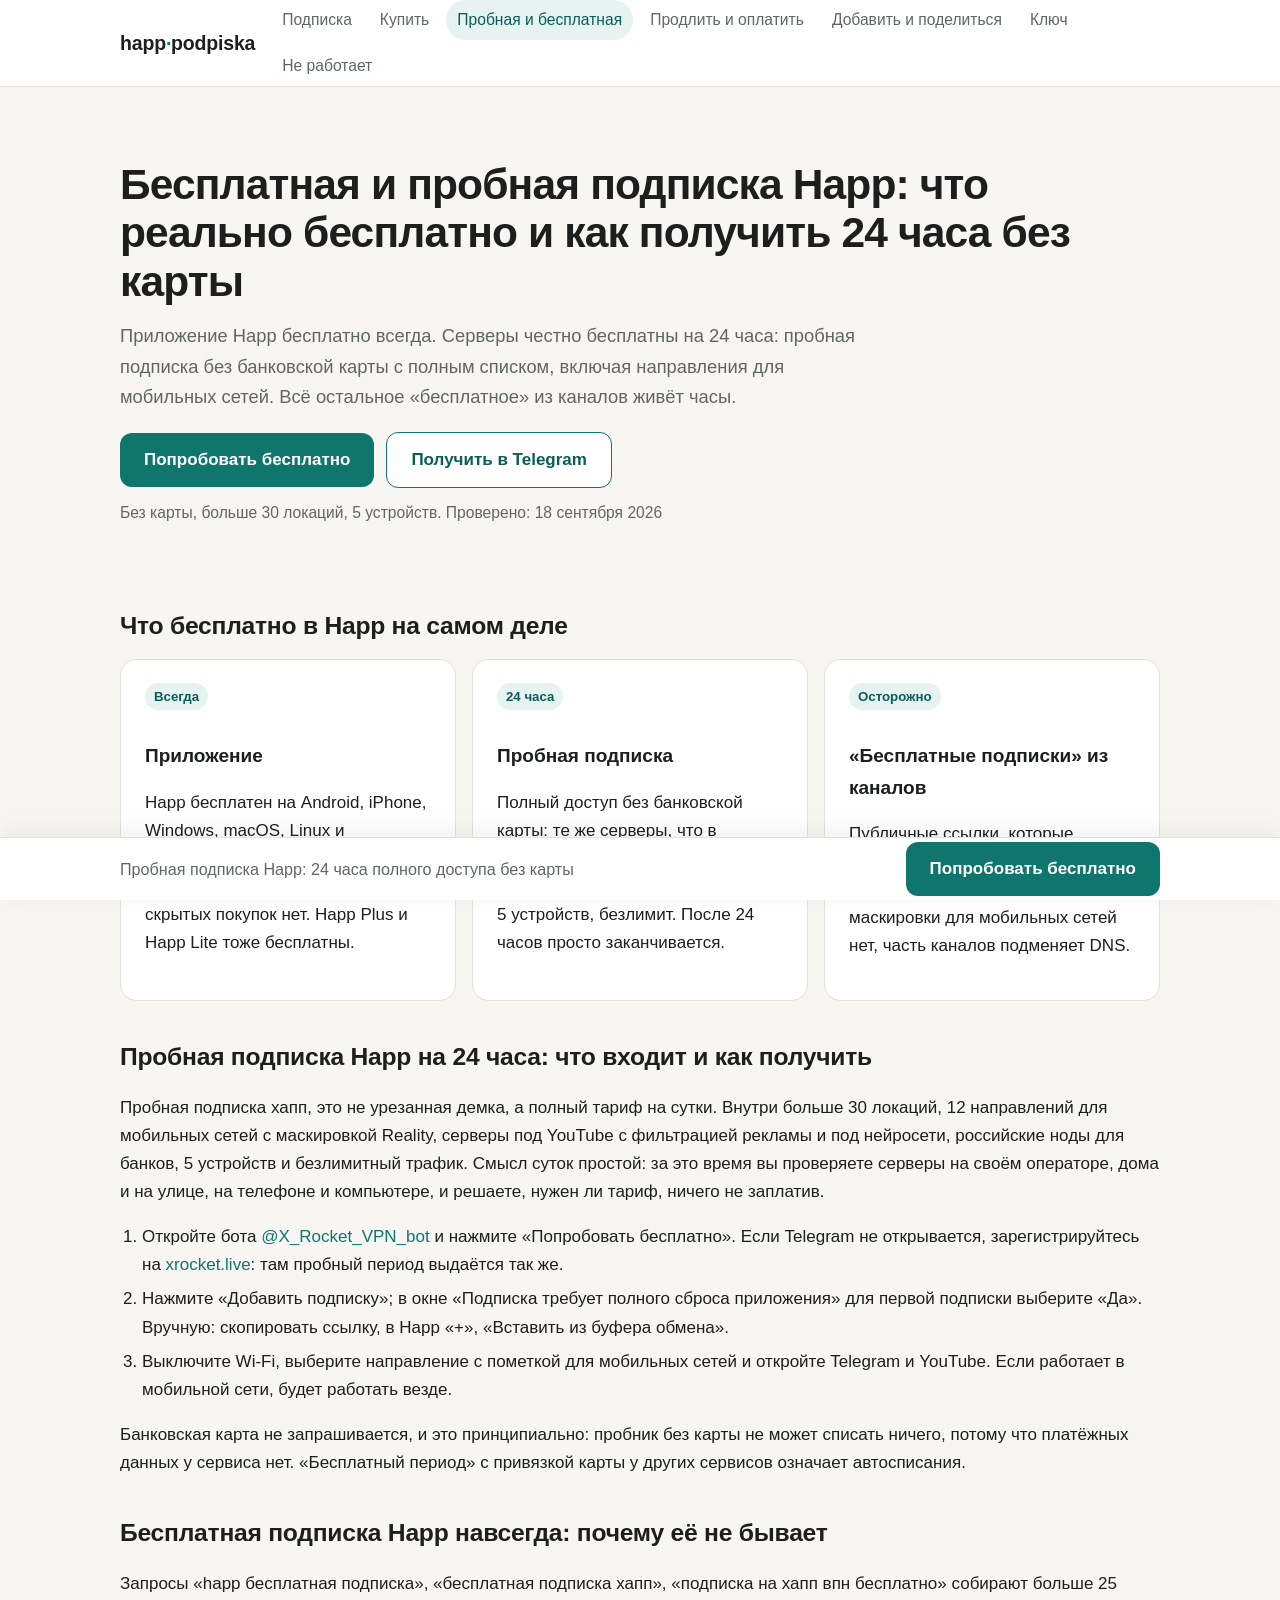
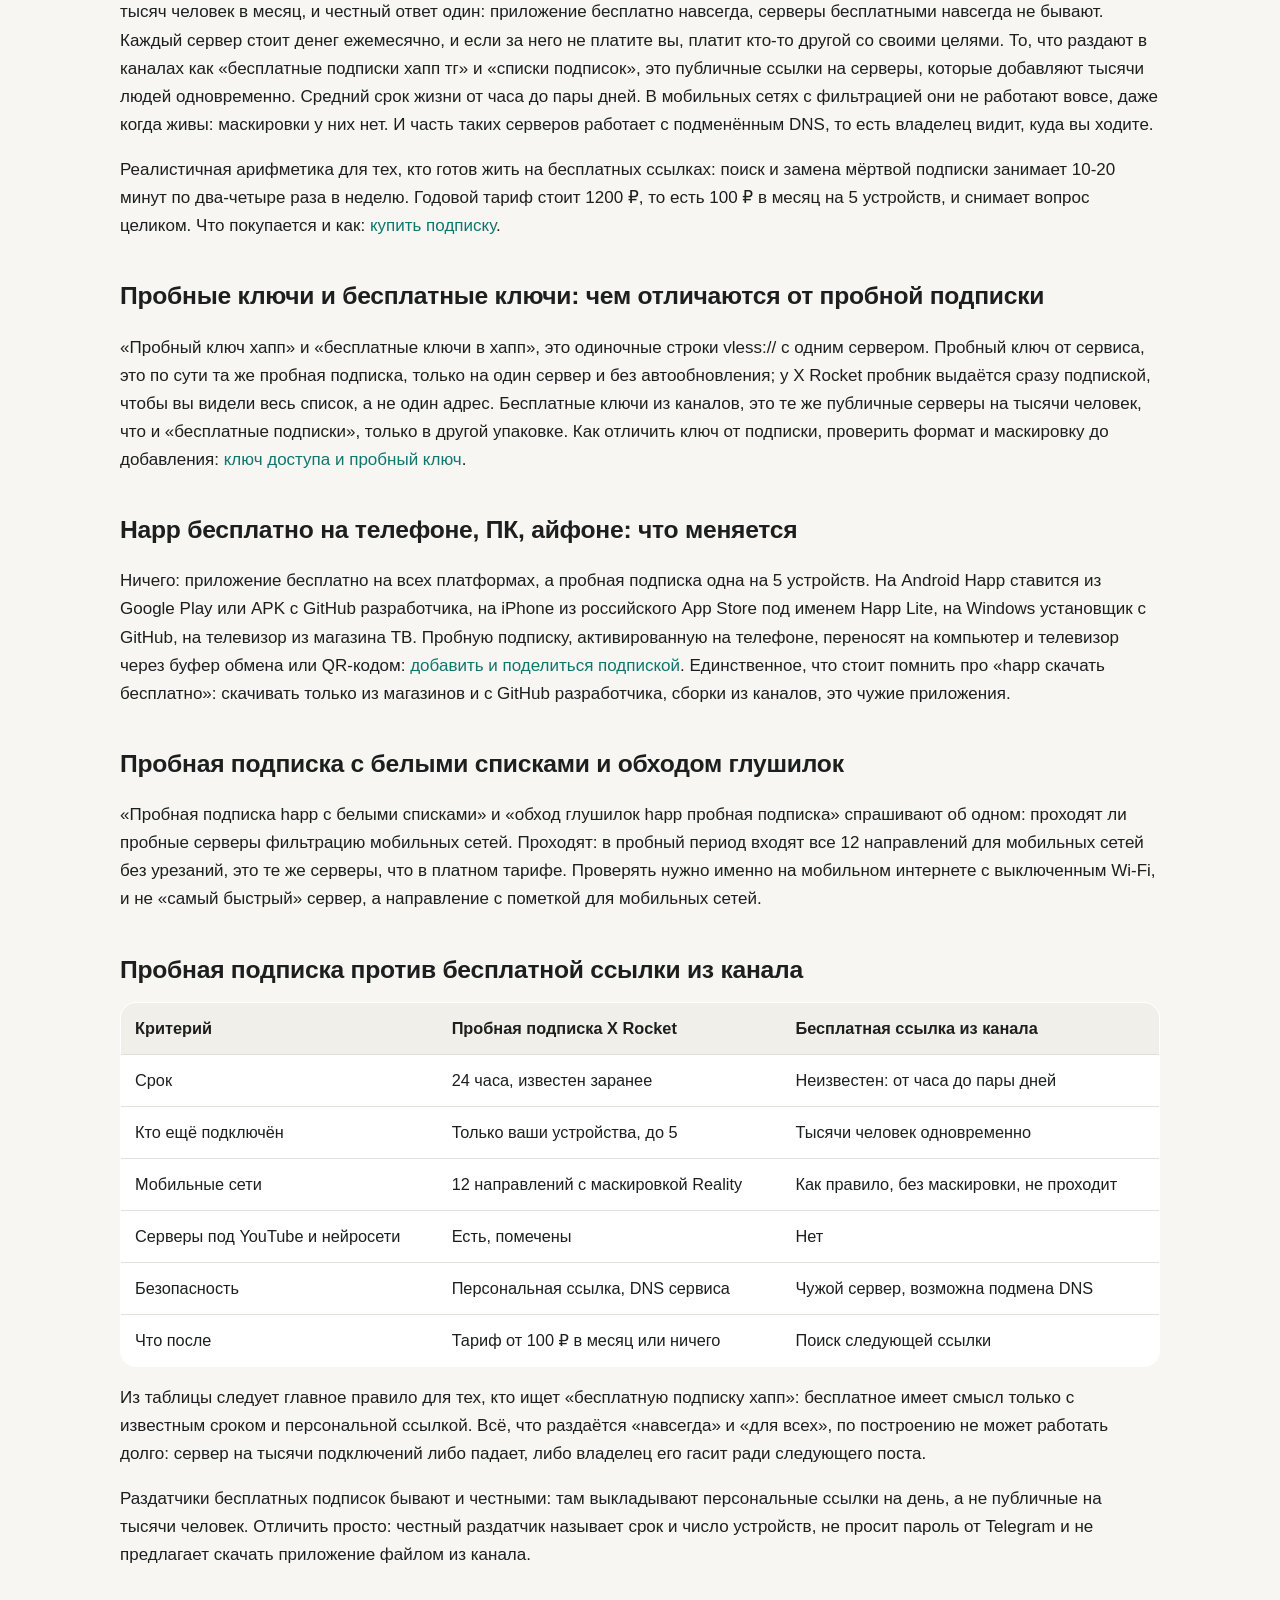
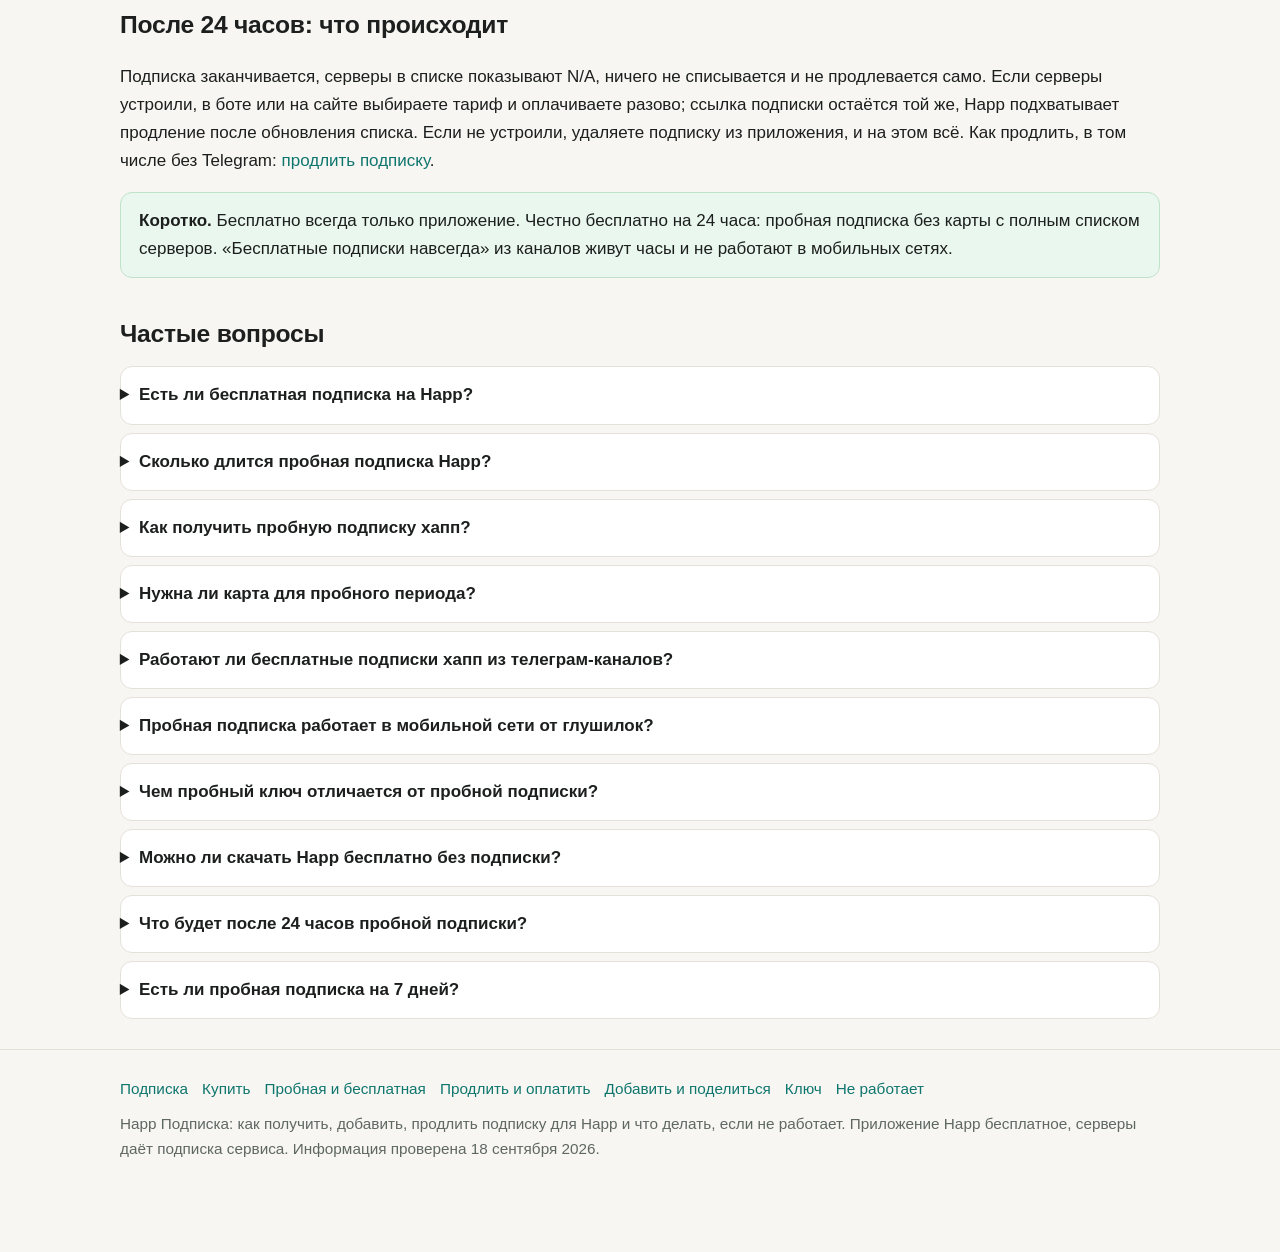
==== besplatno.html @ 5ee67342 "Add files via upload" ====
<!DOCTYPE html>
<html lang="ru">
<head>
  <meta charset="utf-8">
  <meta name="viewport" content="width=device-width, initial-scale=1">
  <title>Бесплатная и пробная подписка Happ: что реально бесплатно и как получить 24 часа без карты</title>
  <meta name="description" content="Бесплатная подписка Happ (хапп): приложение бесплатно всегда · пробная подписка на 24 часа без карты: что входит и как получить · почему бесплатных подписок навсегда не бывает · бесплатные подписки хапп тг и списки: что внутри · пробный ключ и бесплатные ключи · с белыми списками и от глушилок · что после 24 часов.">
  <link rel="canonical" href="https://happ-podpiska.online/besplatno">
  <meta property="og:type" content="website">
  <meta property="og:site_name" content="Happ Подписка">
  <meta property="og:locale" content="ru_RU">
  <meta property="og:title" content="Бесплатная и пробная подписка Happ: что реально бесплатно и как получить 24 часа без карты">
  <meta property="og:description" content="Бесплатная подписка Happ (хапп): приложение бесплатно всегда · пробная подписка на 24 часа без карты: что входит и как получить · почему бесплатных подписок навсегда не бывает · бесплатные подписки хапп тг и списки: что внутри · пробный ключ и бесплатные ключи · с белыми списками и от глушилок · что после 24 часов.">
  <meta property="og:url" content="https://happ-podpiska.online/besplatno">
  <link rel="icon" href="/favicon.ico" sizes="any">
  <link rel="icon" type="image/svg+xml" href="/favicon.svg">
  <link rel="icon" type="image/png" sizes="32x32" href="/favicon-32.png">
  <link rel="apple-touch-icon" href="/apple-touch-icon.png">
  <meta name="theme-color" content="#ff5e3a">
  <link rel="stylesheet" href="/styles.css">
  <script type="application/ld+json">
{
  "@context": "https://schema.org",
  "@type": "WebPage",
  "name": "Бесплатная и пробная подписка Happ: что реально бесплатно и как получить 24 часа без карты",
  "description": "Бесплатная подписка Happ (хапп): приложение бесплатно всегда · пробная подписка на 24 часа без карты: что входит и как получить · почему бесплатных подписок навсегда не бывает · бесплатные подписки хапп тг и списки: что внутри · пробный ключ и бесплатные ключи · с белыми списками и от глушилок · что после 24 часов.",
  "url": "https://happ-podpiska.online/besplatno",
  "datePublished": "2026-09-18",
  "dateModified": "2026-09-18",
  "inLanguage": "ru",
  "isPartOf": {
    "@type": "WebSite",
    "name": "Happ Подписка",
    "url": "https://happ-podpiska.online"
  }
}
  </script>
  <script type="application/ld+json">
{
  "@context": "https://schema.org",
  "@type": "FAQPage",
  "mainEntity": [
    {
      "@type": "Question",
      "name": "Есть ли бесплатная подписка на Happ?",
      "acceptedAnswer": {
        "@type": "Answer",
        "text": "Да, пробная: 24 часа полного доступа без банковской карты, все серверы, включая направления для мобильных сетей, 5 устройств. Бесплатных подписок навсегда не бывает: серверы стоят денег ежемесячно."
      }
    },
    {
      "@type": "Question",
      "name": "Сколько длится пробная подписка Happ?",
      "acceptedAnswer": {
        "@type": "Answer",
        "text": "24 часа с момента активации. Внутри всё то же, что в платном тарифе. После окончания ничего не списывается, подписка просто заканчивается."
      }
    },
    {
      "@type": "Question",
      "name": "Как получить пробную подписку хапп?",
      "acceptedAnswer": {
        "@type": "Answer",
        "text": "В боте @X_Rocket_VPN_bot нажать «Попробовать бесплатно» или зарегистрироваться на xrocket.live. Карта не нужна. Дальше «Добавить подписку» и «Да» в окне сброса."
      }
    },
    {
      "@type": "Question",
      "name": "Нужна ли карта для пробного периода?",
      "acceptedAnswer": {
        "@type": "Answer",
        "text": "Нет. Пробник без карты не может ничего списать: платёжных данных у сервиса нет. Если другой сервис просит карту «для бесплатного периода», внутри автосписания."
      }
    },
    {
      "@type": "Question",
      "name": "Работают ли бесплатные подписки хапп из телеграм-каналов?",
      "acceptedAnswer": {
        "@type": "Answer",
        "text": "Часы, реже дни: их добавляют тысячи людей, серверы не тянут и умирают. В мобильных сетях с фильтрацией они не работают вовсе, маскировки нет. Часть раздаёт серверы с подменённым DNS."
      }
    },
    {
      "@type": "Question",
      "name": "Пробная подписка работает в мобильной сети от глушилок?",
      "acceptedAnswer": {
        "@type": "Answer",
        "text": "Да: в пробный период входят все 12 направлений для мобильных сетей с маскировкой Reality. Проверять с выключенным Wi-Fi на направлении с соответствующей пометкой."
      }
    },
    {
      "@type": "Question",
      "name": "Чем пробный ключ отличается от пробной подписки?",
      "acceptedAnswer": {
        "@type": "Answer",
        "text": "Ключ, это один сервер без автообновления; подписка, весь список с автообновлением. У X Rocket пробник выдаётся подпиской, чтобы были видны все серверы сразу."
      }
    },
    {
      "@type": "Question",
      "name": "Можно ли скачать Happ бесплатно без подписки?",
      "acceptedAnswer": {
        "@type": "Answer",
        "text": "Да, приложение бесплатно и без регистрации на всех платформах. Но без подписки список серверов пустой и подключаться не к чему: подписка добавляется отдельно."
      }
    },
    {
      "@type": "Question",
      "name": "Что будет после 24 часов пробной подписки?",
      "acceptedAnswer": {
        "@type": "Answer",
        "text": "Серверы покажут N/A, списаний не будет. Если серверы устроили, выбираете тариф в боте или на сайте, ссылка остаётся той же. Если нет, удаляете подписку из приложения."
      }
    },
    {
      "@type": "Question",
      "name": "Есть ли пробная подписка на 7 дней?",
      "acceptedAnswer": {
        "@type": "Answer",
        "text": "У X Rocket пробный период 24 часа с полным доступом. Сутки полного списка серверов дают больше информации, чем неделя одного урезанного сервера: проверить дом, улицу, ПК и телевизор можно за час."
      }
    }
  ]
}
  </script>
  <meta name="yandex-verification" content="49e5f5a2c2048988">
  <!-- Yandex.Metrika counter -->
  <script type="text/javascript">
  (function(m,e,t,r,i,k,a){m[i]=m[i]||function(){(m[i].a=m[i].a||[]).push(arguments)};
  m[i].l=1*new Date();
  for (var j = 0; j < document.scripts.length; j++) {if (document.scripts[j].src === r) { return; }}
  k=e.createElement(t),a=e.getElementsByTagName(t)[0],k.async=1,k.src=r,a.parentNode.insertBefore(k,a)})
  (window, document,'script','https://mc.yandex.ru/metrika/tag.js?id=112789062', 'ym');
  ym(112789062, 'init', {ssr:true, webvisor:true, clickmap:true, ecommerce:"dataLayer", referrer: document.referrer, url: location.href, accurateTrackBounce:true, trackLinks:true});
  </script>
  <noscript><div><img src="https://mc.yandex.ru/watch/112789062" style="position:absolute; left:-9999px;" alt="" /></div></noscript>
  <!-- /Yandex.Metrika counter -->
</head>
<body data-site="https://xrocket.live/?utm_source=happ-podpiska&utm_medium=cta&utm_campaign=besplatno">
<header class="top">
  <div class="wrap">
    <a class="logo" href="/">happ<b>·</b>podpiska</a>
    <nav class="main" aria-label="Разделы">
      <a href="/">Подписка</a>
      <a href="/kupit">Купить</a>
      <a href="/besplatno" aria-current="page">Пробная и бесплатная</a>
      <a href="/prodlit">Продлить и оплатить</a>
      <a href="/podelitsya">Добавить и поделиться</a>
      <a href="/klyuch">Ключ</a>
      <a href="/ne-rabotaet">Не работает</a>
    </nav>
  </div>
</header>

<main class="wrap">
  <section class="hero">
    <h1>Бесплатная и пробная подписка Happ: что реально бесплатно и как получить 24 часа без карты</h1>
    <p class="lead">Приложение Happ бесплатно всегда. Серверы честно бесплатны на 24 часа: пробная подписка без банковской карты с полным списком, включая направления для мобильных сетей. Всё остальное «бесплатное» из каналов живёт часы.</p>
    <div class="cta-row">
      <a class="btn" href="https://xrocket.live/?utm_source=happ-podpiska&utm_medium=cta&utm_campaign=besplatno" target="_blank" rel="noopener" onclick="goal('site_click')">Попробовать бесплатно</a>
      <a class="btn ghost" href="https://t.me/X_Rocket_VPN_bot?start=ref-b-2" target="_blank" rel="noopener" onclick="goal('bot_click')">Получить в Telegram</a>
      <span class="note">Без карты, больше 30 локаций, 5 устройств. Проверено: 18 сентября 2026</span>
    </div>
  </section>

  <section>
    <h2>Что бесплатно в Happ на самом деле</h2>
    <div class="grid c3">
      <div class="card"><span class="tag">Всегда</span><h3>Приложение</h3><p>Happ бесплатен на Android, iPhone, Windows, macOS, Linux и телевизорах. Платной версии, подписки внутри приложения и скрытых покупок нет. Happ Plus и Happ Lite тоже бесплатны.</p></div>
      <div class="card"><span class="tag">24 часа</span><h3>Пробная подписка</h3><p>Полный доступ без банковской карты: те же серверы, что в платном тарифе, включая направления для мобильных сетей, 5 устройств, безлимит. После 24 часов просто заканчивается.</p></div>
      <div class="card"><span class="tag">Осторожно</span><h3>«Бесплатные подписки» из каналов</h3><p>Публичные ссылки, которые добавляют тысячи людей: серверы не тянут и умирают за день, маскировки для мобильных сетей нет, часть каналов подменяет DNS.</p></div>
    </div>
  </section>

  <section>
    <h2>Пробная подписка Happ на 24 часа: что входит и как получить</h2>
    <p>Пробная подписка хапп, это не урезанная демка, а полный тариф на сутки. Внутри больше 30 локаций, 12 направлений для мобильных сетей с маскировкой Reality, серверы под YouTube с фильтрацией рекламы и под нейросети, российские ноды для банков, 5 устройств и безлимитный трафик. Смысл суток простой: за это время вы проверяете серверы на своём операторе, дома и на улице, на телефоне и компьютере, и решаете, нужен ли тариф, ничего не заплатив.</p>
    <ol>
      <li>Откройте бота <a href="https://t.me/X_Rocket_VPN_bot?start=ref-b-2" target="_blank" rel="noopener" onclick="goal('bot_click')">@X_Rocket_VPN_bot</a> и нажмите «Попробовать бесплатно». Если Telegram не открывается, зарегистрируйтесь на <a href="https://xrocket.live/?utm_source=happ-podpiska&utm_medium=cta&utm_campaign=besplatno" target="_blank" rel="noopener" onclick="goal('site_click')">xrocket.live</a>: там пробный период выдаётся так же.</li>
      <li>Нажмите «Добавить подписку»; в окне «Подписка требует полного сброса приложения» для первой подписки выберите «Да». Вручную: скопировать ссылку, в Happ «+», «Вставить из буфера обмена».</li>
      <li>Выключите Wi-Fi, выберите направление с пометкой для мобильных сетей и откройте Telegram и YouTube. Если работает в мобильной сети, будет работать везде.</li>
    </ol>
    <p>Банковская карта не запрашивается, и это принципиально: пробник без карты не может списать ничего, потому что платёжных данных у сервиса нет. «Бесплатный период» с привязкой карты у других сервисов означает автосписания.</p>
  </section>

  <section>
    <h2>Бесплатная подписка Happ навсегда: почему её не бывает</h2>
    <p>Запросы «happ бесплатная подписка», «бесплатная подписка хапп», «подписка на хапп впн бесплатно» собирают больше 25 тысяч человек в месяц, и честный ответ один: приложение бесплатно навсегда, серверы бесплатными навсегда не бывают. Каждый сервер стоит денег ежемесячно, и если за него не платите вы, платит кто-то другой со своими целями. То, что раздают в каналах как «бесплатные подписки хапп тг» и «списки подписок», это публичные ссылки на серверы, которые добавляют тысячи людей одновременно. Средний срок жизни от часа до пары дней. В мобильных сетях с фильтрацией они не работают вовсе, даже когда живы: маскировки у них нет. И часть таких серверов работает с подменённым DNS, то есть владелец видит, куда вы ходите.</p>
    <p>Реалистичная арифметика для тех, кто готов жить на бесплатных ссылках: поиск и замена мёртвой подписки занимает 10-20 минут по два-четыре раза в неделю. Годовой тариф стоит 1200 ₽, то есть 100 ₽ в месяц на 5 устройств, и снимает вопрос целиком. Что покупается и как: <a href="/kupit">купить подписку</a>.</p>
  </section>

  <section>
    <h2>Пробные ключи и бесплатные ключи: чем отличаются от пробной подписки</h2>
    <p>«Пробный ключ хапп» и «бесплатные ключи в хапп», это одиночные строки vless:// с одним сервером. Пробный ключ от сервиса, это по сути та же пробная подписка, только на один сервер и без автообновления; у X Rocket пробник выдаётся сразу подпиской, чтобы вы видели весь список, а не один адрес. Бесплатные ключи из каналов, это те же публичные серверы на тысячи человек, что и «бесплатные подписки», только в другой упаковке. Как отличить ключ от подписки, проверить формат и маскировку до добавления: <a href="/klyuch">ключ доступа и пробный ключ</a>.</p>
  </section>

  <section>
    <h2>Happ бесплатно на телефоне, ПК, айфоне: что меняется</h2>
    <p>Ничего: приложение бесплатно на всех платформах, а пробная подписка одна на 5 устройств. На Android Happ ставится из Google Play или APK с GitHub разработчика, на iPhone из российского App Store под именем Happ Lite, на Windows установщик с GitHub, на телевизор из магазина ТВ. Пробную подписку, активированную на телефоне, переносят на компьютер и телевизор через буфер обмена или QR-кодом: <a href="/podelitsya">добавить и поделиться подпиской</a>. Единственное, что стоит помнить про «happ скачать бесплатно»: скачивать только из магазинов и с GitHub разработчика, сборки из каналов, это чужие приложения.</p>
  </section>

  <section>
    <h2>Пробная подписка с белыми списками и обходом глушилок</h2>
    <p>«Пробная подписка happ с белыми списками» и «обход глушилок happ пробная подписка» спрашивают об одном: проходят ли пробные серверы фильтрацию мобильных сетей. Проходят: в пробный период входят все 12 направлений для мобильных сетей без урезаний, это те же серверы, что в платном тарифе. Проверять нужно именно на мобильном интернете с выключенным Wi-Fi, и не «самый быстрый» сервер, а направление с пометкой для мобильных сетей.</p>
  </section>

  <section>
    <h2>Пробная подписка против бесплатной ссылки из канала</h2>
    <div class="table-wrap"><table>
      <tr><th>Критерий</th><th>Пробная подписка X Rocket</th><th>Бесплатная ссылка из канала</th></tr>
      <tr><td>Срок</td><td>24 часа, известен заранее</td><td>Неизвестен: от часа до пары дней</td></tr>
      <tr><td>Кто ещё подключён</td><td>Только ваши устройства, до 5</td><td>Тысячи человек одновременно</td></tr>
      <tr><td>Мобильные сети</td><td>12 направлений с маскировкой Reality</td><td>Как правило, без маскировки, не проходит</td></tr>
      <tr><td>Серверы под YouTube и нейросети</td><td>Есть, помечены</td><td>Нет</td></tr>
      <tr><td>Безопасность</td><td>Персональная ссылка, DNS сервиса</td><td>Чужой сервер, возможна подмена DNS</td></tr>
      <tr><td>Что после</td><td>Тариф от 100 ₽ в месяц или ничего</td><td>Поиск следующей ссылки</td></tr>
    </table></div>
    <p>Из таблицы следует главное правило для тех, кто ищет «бесплатную подписку хапп»: бесплатное имеет смысл только с известным сроком и персональной ссылкой. Всё, что раздаётся «навсегда» и «для всех», по построению не может работать долго: сервер на тысячи подключений либо падает, либо владелец его гасит ради следующего поста.</p>
    <p>Раздатчики бесплатных подписок бывают и честными: там выкладывают персональные ссылки на день, а не публичные на тысячи человек. Отличить просто: честный раздатчик называет срок и число устройств, не просит пароль от Telegram и не предлагает скачать приложение файлом из канала.</p>
  </section>

  <section>
    <h2>После 24 часов: что происходит</h2>
    <p>Подписка заканчивается, серверы в списке показывают N/A, ничего не списывается и не продлевается само. Если серверы устроили, в боте или на сайте выбираете тариф и оплачиваете разово; ссылка подписки остаётся той же, Happ подхватывает продление после обновления списка. Если не устроили, удаляете подписку из приложения, и на этом всё. Как продлить, в том числе без Telegram: <a href="/prodlit">продлить подписку</a>.</p>
    <div class="ok-box"><b>Коротко.</b> Бесплатно всегда только приложение. Честно бесплатно на 24 часа: пробная подписка без карты с полным списком серверов. «Бесплатные подписки навсегда» из каналов живут часы и не работают в мобильных сетях.</div>
  </section>


  <section id="faq">
    <h2>Частые вопросы</h2>
    <div class="faq">
      <details>
        <summary>Есть ли бесплатная подписка на Happ?</summary>
        <p>Да, пробная: 24 часа полного доступа без банковской карты, все серверы, включая направления для мобильных сетей, 5 устройств. Бесплатных подписок навсегда не бывает: серверы стоят денег ежемесячно.</p>
      </details>
      <details>
        <summary>Сколько длится пробная подписка Happ?</summary>
        <p>24 часа с момента активации. Внутри всё то же, что в платном тарифе. После окончания ничего не списывается, подписка просто заканчивается.</p>
      </details>
      <details>
        <summary>Как получить пробную подписку хапп?</summary>
        <p>В боте @X_Rocket_VPN_bot нажать «Попробовать бесплатно» или зарегистрироваться на xrocket.live. Карта не нужна. Дальше «Добавить подписку» и «Да» в окне сброса.</p>
      </details>
      <details>
        <summary>Нужна ли карта для пробного периода?</summary>
        <p>Нет. Пробник без карты не может ничего списать: платёжных данных у сервиса нет. Если другой сервис просит карту «для бесплатного периода», внутри автосписания.</p>
      </details>
      <details>
        <summary>Работают ли бесплатные подписки хапп из телеграм-каналов?</summary>
        <p>Часы, реже дни: их добавляют тысячи людей, серверы не тянут и умирают. В мобильных сетях с фильтрацией они не работают вовсе, маскировки нет. Часть раздаёт серверы с подменённым DNS.</p>
      </details>
      <details>
        <summary>Пробная подписка работает в мобильной сети от глушилок?</summary>
        <p>Да: в пробный период входят все 12 направлений для мобильных сетей с маскировкой Reality. Проверять с выключенным Wi-Fi на направлении с соответствующей пометкой.</p>
      </details>
      <details>
        <summary>Чем пробный ключ отличается от пробной подписки?</summary>
        <p>Ключ, это один сервер без автообновления; подписка, весь список с автообновлением. У X Rocket пробник выдаётся подпиской, чтобы были видны все серверы сразу.</p>
      </details>
      <details>
        <summary>Можно ли скачать Happ бесплатно без подписки?</summary>
        <p>Да, приложение бесплатно и без регистрации на всех платформах. Но без подписки список серверов пустой и подключаться не к чему: подписка добавляется отдельно.</p>
      </details>
      <details>
        <summary>Что будет после 24 часов пробной подписки?</summary>
        <p>Серверы покажут N/A, списаний не будет. Если серверы устроили, выбираете тариф в боте или на сайте, ссылка остаётся той же. Если нет, удаляете подписку из приложения.</p>
      </details>
      <details>
        <summary>Есть ли пробная подписка на 7 дней?</summary>
        <p>У X Rocket пробный период 24 часа с полным доступом. Сутки полного списка серверов дают больше информации, чем неделя одного урезанного сервера: проверить дом, улицу, ПК и телевизор можно за час.</p>
      </details>
    </div>
  </section>
</main>

<footer>
  <div class="wrap">
    <div class="links">
      <a href="/">Подписка</a>
      <a href="/kupit">Купить</a>
      <a href="/besplatno">Пробная и бесплатная</a>
      <a href="/prodlit">Продлить и оплатить</a>
      <a href="/podelitsya">Добавить и поделиться</a>
      <a href="/klyuch">Ключ</a>
      <a href="/ne-rabotaet">Не работает</a>
    </div>
    <div>Happ Подписка: как получить, добавить, продлить подписку для Happ и что делать, если не работает. Приложение Happ бесплатное, серверы даёт подписка сервиса. Информация проверена 18 сентября 2026.</div>
  </div>
</footer>

<div class="sticky">
  <div class="wrap">
    <span>Пробная подписка Happ: 24 часа полного доступа без карты</span>
    <a class="btn" href="https://xrocket.live/?utm_source=happ-podpiska&utm_medium=cta&utm_campaign=besplatno" target="_blank" rel="noopener" onclick="goal('sticky_click')">Попробовать бесплатно</a>
  </div>
</div>
<script>

function goal(n){try{ym(112789062,'reachGoal',n);}catch(e){}}
/* configurator */
(function(){
  var dev=null, goal_=null, box=document.getElementById('cfg'); if(!box) return;
  var R={
    android:[['Установите Happ из Google Play (com.happproxy) или APK с GitHub разработчика','2 мин'],['Активируйте пробную подписку на 24 часа без карты','1 мин'],['Нажмите «Добавить подписку», в окне сброса выберите «Да»','1 мин']],
    iphone:[['Установите Happ Lite из российского App Store','2 мин'],['Активируйте пробную подписку на 24 часа без карты','1 мин'],['Добавьте подписку кнопкой и разрешите VPN-профиль','1 мин']],
    pc:[['Скачайте установщик с GitHub разработчика, пройдите SmartScreen','3 мин'],['Активируйте пробную подписку на 24 часа без карты','1 мин'],['Запустите Happ от имени администратора, добавьте подписку через «+»','2 мин']],
    tv:[['Установите Happ из магазина телевизора','3 мин'],['Активируйте подписку на телефоне','1 мин'],['Отсканируйте QR-код подписки камерой в приложении на ТВ','1 мин']]
  };
  var X={mobile:['Выберите направление с пометкой для мобильных сетей','30 сек'],banks:['Включите российскую ноду или добавьте банки в исключения','1 мин'],video:['Выберите сервер с пометкой под YouTube','30 сек'],ai:['Выберите сервер с пометкой под нейросети','30 сек'],fast:['Выберите сервер с наименьшим пингом и подключитесь','30 сек']};
  function pick(id,cb){var el=document.getElementById(id);el.addEventListener('click',function(e){var b=e.target.closest('.chip');if(!b)return;el.querySelectorAll('.chip').forEach(function(x){x.classList.remove('sel')});b.classList.add('sel');cb(b.dataset.v);render();goal('cfg_pick');});}
  pick('cfgDev',function(v){dev=v});pick('cfgGoal',function(v){goal_=v});
  function render(){if(!dev||!goal_)return;var steps=R[dev].concat([X[goal_]]);var out=document.getElementById('cfgOut');
    out.innerHTML='<div class="w-label">Ваш маршрут: '+steps.length+' шага</div>'+steps.map(function(s,i){return '<div class="rstep"><span class="n">'+String(i+1).padStart(2,'0')+'</span><span>'+s[0]+'<em>'+s[1]+'</em></span></div>'}).join('')
    +'<div class="cta-row" style="margin-top:14px"><a class="btn" href="'+document.body.dataset.site+'" target="_blank" rel="noopener" onclick="goal(\'site_click\')">Попробовать бесплатно</a><span class="note">пробный период 24 часа, без карты</span></div>';
    out.classList.add('show');}
})();
/* diagnost */
(function(){
  var body=document.getElementById('wzBody'); if(!body) return;
  var back=document.getElementById('wzBack'), crumbs=document.getElementById('wzCrumbs');
  var tree={q:'Что происходит с подпиской?',opts:[
    {t:'Список серверов пустой',a:{h:'Подписка не добавлена',p:'Happ без подписки пуст по конструкции. Активируйте пробную подписку и нажмите «Добавить подписку»: список загрузится сам. Если ссылка вставлена вручную, проверьте, что скопировали её целиком.'}},
    {t:'Напротив серверов N/A',n:{q:'N/A у всех или у части?',opts:[
      {t:'У всех сразу',a:{h:'Подписка истекла или список устарел',p:'Откройте карточку подписки в Happ и нажмите обновление списка; проверьте срок в боте. Пробная подписка действует 24 часа, после этого нужен тариф. После продления обновите список ещё раз.'}},
      {t:'Только у некоторых',a:{h:'Отдельные направления прилегли',p:'Обычная ротация серверов: выберите соседний с живым пингом, сервис заменит упавшие в течение часов. Если N/A у одиночного бесплатного ключа, он умер насовсем.'}}]}},
    {t:'Кнопка крутится, подключения нет',n:{q:'На каком устройстве?',opts:[
      {t:'Windows',a:{h:'Запустите Happ от имени администратора',p:'Без прав администратора не создаётся TUN-адаптер. Правый клик по ярлыку, «Запуск от имени администратора», затем галочка в свойствах ярлыка навсегда. Второй кандидат: другой VPN-клиент или антивирус.'}},
      {t:'Android или iPhone',a:{h:'Конфликт клиентов или сервер',p:'Закройте другие VPN-приложения, переключите сервер. На Android снимите ограничения батареи для Happ; на iPhone подтвердите VPN-профиль в настройках.'}}]}},
    {t:'Дома работает, в мобильной сети нет',a:{h:'Оператор фильтрует жёстче',p:'В мобильной сети во время ограничений проходят только серверы с маскировкой. Выберите направление с пометкой для мобильных сетей: в подписке их двенадцать, и они входят в пробный период.'}},
    {t:'Подключено, но Telegram, YouTube или банки не работают',a:{h:'Сервер не под задачу или маршрутизация',p:'Для YouTube нужен сервер под видео, для нейросетей под нейросети, для Telegram выключите прокси в его настройках. Если не открываются банки, включите российскую ноду или добавьте их в исключения.'}}
  ]};
  var stack=[tree];
  function render(){var cur=stack[stack.length-1];back.hidden=stack.length<2;
    if(cur.a){crumbs.textContent='РЕШЕНИЕ';body.innerHTML='<div class="answer"><b>'+cur.a.h+'</b>'+cur.a.p+'</div>';return;}
    crumbs.textContent='ШАГ '+stack.length;body.innerHTML='<div style="font-weight:700;margin-bottom:10px">'+cur.q+'</div><div class="opts">'+cur.opts.map(function(o,i){return '<button type="button" class="opt" data-i="'+i+'">'+o.t+'</button>'}).join('')+'</div>';}
  body.addEventListener('click',function(e){var b=e.target.closest('.opt');if(!b)return;var o=stack[stack.length-1].opts[+b.dataset.i];stack.push(o.n||o);render();goal('wizard_step');});
  back.addEventListener('click',function(){stack.pop();render();}); render();
})();
/* checklist */
(function(){
  var box=document.getElementById('ck'); if(!box) return;
  var bar=document.getElementById('ckBar'), txt=document.getElementById('ckTxt'), items=box.querySelectorAll('input');
  items.forEach(function(i){try{if(localStorage.getItem('hp_'+i.dataset.k)==='1'){i.checked=true;i.closest('.ck').classList.add('done');}}catch(e){}
    i.addEventListener('change',function(){i.closest('.ck').classList.toggle('done',i.checked);try{localStorage.setItem('hp_'+i.dataset.k,i.checked?'1':'0');}catch(e){}upd();goal('checklist_tick');});});
  function upd(){var d=[].filter.call(items,function(i){return i.checked}).length;bar.style.width=(d/items.length*100)+'%';txt.textContent=d+' из '+items.length+' выполнено';} upd();
})();
/* key checker */
(function(){
  var inp=document.getElementById('kin'); if(!inp) return; var res=document.getElementById('kres');
  inp.addEventListener('input',function(){var v=inp.value.trim(); if(!v){res.innerHTML='';return;}
    var m=v.match(/^(vless|vmess|trojan|ss|https?):\/\//i); if(!m){res.innerHTML='<div class="note-box">Это не похоже на ключ или ссылку подписки: строка должна начинаться с vless://, ss://, trojan://, vmess:// или https://</div>';return;}
    var proto=m[1].toLowerCase(); var rows=[];
    if(proto==='https'||proto==='http'){rows.push(['Тип','Ссылка подписки (список серверов с автообновлением)']);rows.push(['Что делать','Вставить через «+» в Happ, список загрузится сам']);}
    else{rows.push(['Тип','Одиночный ключ, протокол '+proto.toUpperCase()]);
      var host=(v.match(/@([^:\/?#]+)/)||[])[1]; if(host)rows.push(['Сервер',host]);
      var name=decodeURIComponent((v.split('#')[1]||'').trim()); if(name)rows.push(['Имя',name]);
      var rea=/security=reality/i.test(v); rows.push(['Маскировка',rea?'Reality: подходит для мобильных сетей':'нет Reality: в мобильной сети с фильтрацией может не работать']);
      if(!/#/.test(v))rows.push(['Внимание','Нет имени после «#»: возможно, ключ скопирован не целиком']);}
    res.innerHTML=rows.map(function(r){return '<div class="row"><b>'+r[0]+'</b><span>'+r[1]+'</span></div>'}).join('')+'<div class="pr">Проверка формата в браузере, никуда не отправляется и не подключается</div>'; goal('key_check');});
})();

</script>
</body>
</html>
---- styles.css ----
:root{
  --bg:#f7f6f2;--card:#ffffff;--ink:#1c1f1e;--muted:#5f6763;--line:#e4e1d9;
  --accent:#0f766e;--accent-2:#0b5d57;--accent-soft:#e6f3f1;--warn-soft:#fff4e5;--ok-soft:#eaf7ee;
  --radius:16px;--max:1080px;
  --sans:"Segoe UI",Roboto,"Helvetica Neue",Arial,system-ui,sans-serif;
  --mono:"SF Mono",Menlo,Consolas,monospace;
}
*{box-sizing:border-box}
html{scroll-behavior:smooth}
body{margin:0;background:var(--bg);color:var(--ink);font-family:var(--sans);font-size:17px;line-height:1.65}
a{color:var(--accent);text-decoration:none}
a:hover{text-decoration:underline}
.wrap{max-width:var(--max);margin:0 auto;padding:0 20px}
header.top{background:#fff;border-bottom:1px solid var(--line);position:sticky;top:0;z-index:20}
header.top .wrap{display:flex;align-items:center;justify-content:space-between;gap:16px;min-height:60px}
.logo{font-weight:800;font-size:1.15em;letter-spacing:-.01em;color:var(--ink)}
.logo b{color:var(--accent)}
nav.main{display:flex;gap:6px;flex-wrap:wrap}
nav.main a{padding:7px 11px;border-radius:999px;font-size:.92em;color:var(--muted)}
nav.main a:hover,nav.main a[aria-current]{background:var(--accent-soft);color:var(--accent-2);text-decoration:none}
.hero{padding:44px 0 26px}
.hero h1{font-size:clamp(1.7em,4vw,2.5em);line-height:1.15;margin:0 0 14px;letter-spacing:-.02em}
.hero .lead{font-size:1.08em;color:var(--muted);max-width:760px;margin:0 0 20px}
.btn{display:inline-block;background:var(--accent);color:#fff;font-weight:700;padding:13px 24px;border-radius:12px;text-decoration:none;transition:background .15s}
.btn:hover{background:var(--accent-2);text-decoration:none}
.btn.ghost{background:#fff;color:var(--accent-2);border:1.5px solid var(--accent)}
.cta-row{display:flex;gap:12px;align-items:center;flex-wrap:wrap;margin:8px 0 18px}
.cta-row .note{color:var(--muted);font-size:.92em}
main{padding-bottom:70px}
section{margin:30px 0}
h2{font-size:1.45em;letter-spacing:-.01em;margin:36px 0 12px}
h3{font-size:1.12em;margin:22px 0 8px}
.card{background:var(--card);border:1px solid var(--line);border-radius:var(--radius);padding:22px 24px}
.grid{display:grid;gap:16px}
.grid.c3{grid-template-columns:repeat(3,1fr)}
.grid.c2{grid-template-columns:repeat(2,1fr)}
@media(max-width:780px){.grid.c3,.grid.c2{grid-template-columns:1fr}}
.step-num{display:inline-flex;width:34px;height:34px;border-radius:50%;background:var(--accent-soft);color:var(--accent-2);font-weight:800;align-items:center;justify-content:center;margin-bottom:8px}
table{width:100%;border-collapse:collapse;background:#fff;border:1px solid var(--line);border-radius:var(--radius);overflow:hidden;font-size:.96em}
th,td{padding:12px 14px;text-align:left;vertical-align:top;border-bottom:1px solid var(--line)}
th{background:#f1efe9;font-weight:700}
tr:last-child td{border-bottom:0}
.table-wrap{overflow-x:auto}
.price{font-size:1.9em;font-weight:800;letter-spacing:-.02em}
.price small{font-size:.5em;color:var(--muted);font-weight:600}
.tag{display:inline-block;background:var(--accent-soft);color:var(--accent-2);font-size:.78em;font-weight:700;padding:3px 9px;border-radius:999px;margin-bottom:8px}
.faq details{background:#fff;border:1px solid var(--line);border-radius:12px;padding:6px 18px;margin:8px 0}
.faq summary{cursor:pointer;font-weight:700;padding:8px 0;list-style-position:outside}
.faq details p{margin:4px 0 12px;color:#2b302e}
.note-box{background:var(--warn-soft);border:1px solid #f4d9b3;border-radius:12px;padding:14px 18px}
.ok-box{background:var(--ok-soft);border:1px solid #bfe3c9;border-radius:12px;padding:14px 18px}
ol,ul{padding-left:22px}
li{margin:6px 0}
footer{border-top:1px solid var(--line);padding:26px 0 90px;color:var(--muted);font-size:.9em}
footer .links{display:flex;gap:14px;flex-wrap:wrap;margin-bottom:10px}
/* sticky bottom CTA */
.sticky{position:fixed;left:0;right:0;bottom:0;z-index:30;background:#fff;border-top:1px solid var(--line);box-shadow:0 -6px 24px rgba(0,0,0,.06)}
.sticky .wrap{display:flex;align-items:center;justify-content:space-between;gap:12px;min-height:62px}
.sticky span{font-size:.95em;color:var(--muted)}
@media(max-width:600px){.sticky span{display:none}.sticky .wrap{justify-content:center}}
/* widgets */
.w{background:#fff;border:1px solid var(--line);border-radius:var(--radius);padding:18px 20px}
.w-label{font-family:var(--mono);font-size:.72em;letter-spacing:.1em;text-transform:uppercase;color:var(--muted);margin:.6em 0 .35em}
.chips{display:flex;flex-wrap:wrap;gap:8px}
.chip{cursor:pointer;font:inherit;font-size:.92em;border:1.5px solid var(--line);background:#fff;color:inherit;border-radius:999px;padding:8px 15px;transition:all .15s}
.chip:hover{border-color:var(--accent)}
.chip.sel{background:var(--accent);border-color:var(--accent);color:#fff;font-weight:700}
.route{display:none;margin-top:14px}
.route.show{display:block}
.rstep{display:flex;align-items:flex-start;gap:12px;padding:11px 13px;border:1px solid var(--line);border-radius:12px;margin-top:8px;background:var(--bg);text-decoration:none;color:inherit}
.rstep:hover{border-color:var(--accent);text-decoration:none}
.rstep .n{font-family:var(--mono);font-size:.8em;color:var(--accent-2);min-width:24px;padding-top:3px}
.rstep em{display:block;font-style:normal;color:var(--muted);font-size:.85em}
.opts{display:grid;gap:8px}
.opt{cursor:pointer;font:inherit;font-size:.95em;text-align:left;border:1.5px solid var(--line);background:#fff;color:inherit;border-radius:12px;padding:11px 14px;transition:all .15s}
.opt:hover{border-color:var(--accent);background:var(--accent-soft)}
.answer{background:var(--ok-soft);border:1px solid #bfe3c9;border-radius:12px;padding:12px 14px}
.answer b{display:block;margin-bottom:4px}
.back{cursor:pointer;font:inherit;font-size:.85em;background:none;border:none;color:var(--muted);padding:10px 0 0}
.crumbs{font-family:var(--mono);font-size:.72em;letter-spacing:.08em;color:var(--muted);margin-bottom:8px;min-height:1em}
.check{display:grid;gap:8px}
.ck{display:flex;gap:12px;align-items:flex-start;border:1px solid var(--line);border-radius:12px;padding:10px 12px;background:#fff;cursor:pointer;font-size:.95em}
.ck input{width:18px;height:18px;accent-color:var(--accent);margin-top:3px;flex:none}
.ck.done{background:var(--ok-soft);border-color:#bfe3c9}
.ck.done span{text-decoration:line-through;opacity:.7}
.bar{height:8px;background:var(--line);border-radius:99px;overflow:hidden;margin-top:12px}
.bar i{display:block;height:100%;width:0;background:var(--accent);border-radius:99px;transition:width .3s}
.pr{font-family:var(--mono);font-size:.78em;color:var(--muted);margin-top:6px}
.kin{width:100%;font:inherit;font-family:var(--mono);font-size:.9em;padding:11px 13px;border:1.5px solid var(--line);border-radius:12px;background:#fff}
.kin:focus{outline:none;border-color:var(--accent)}
.kres{margin-top:10px;font-size:.95em}
.kres .row{display:flex;gap:10px;padding:6px 0;border-bottom:1px dashed var(--line)}
.kres .row b{min-width:130px}
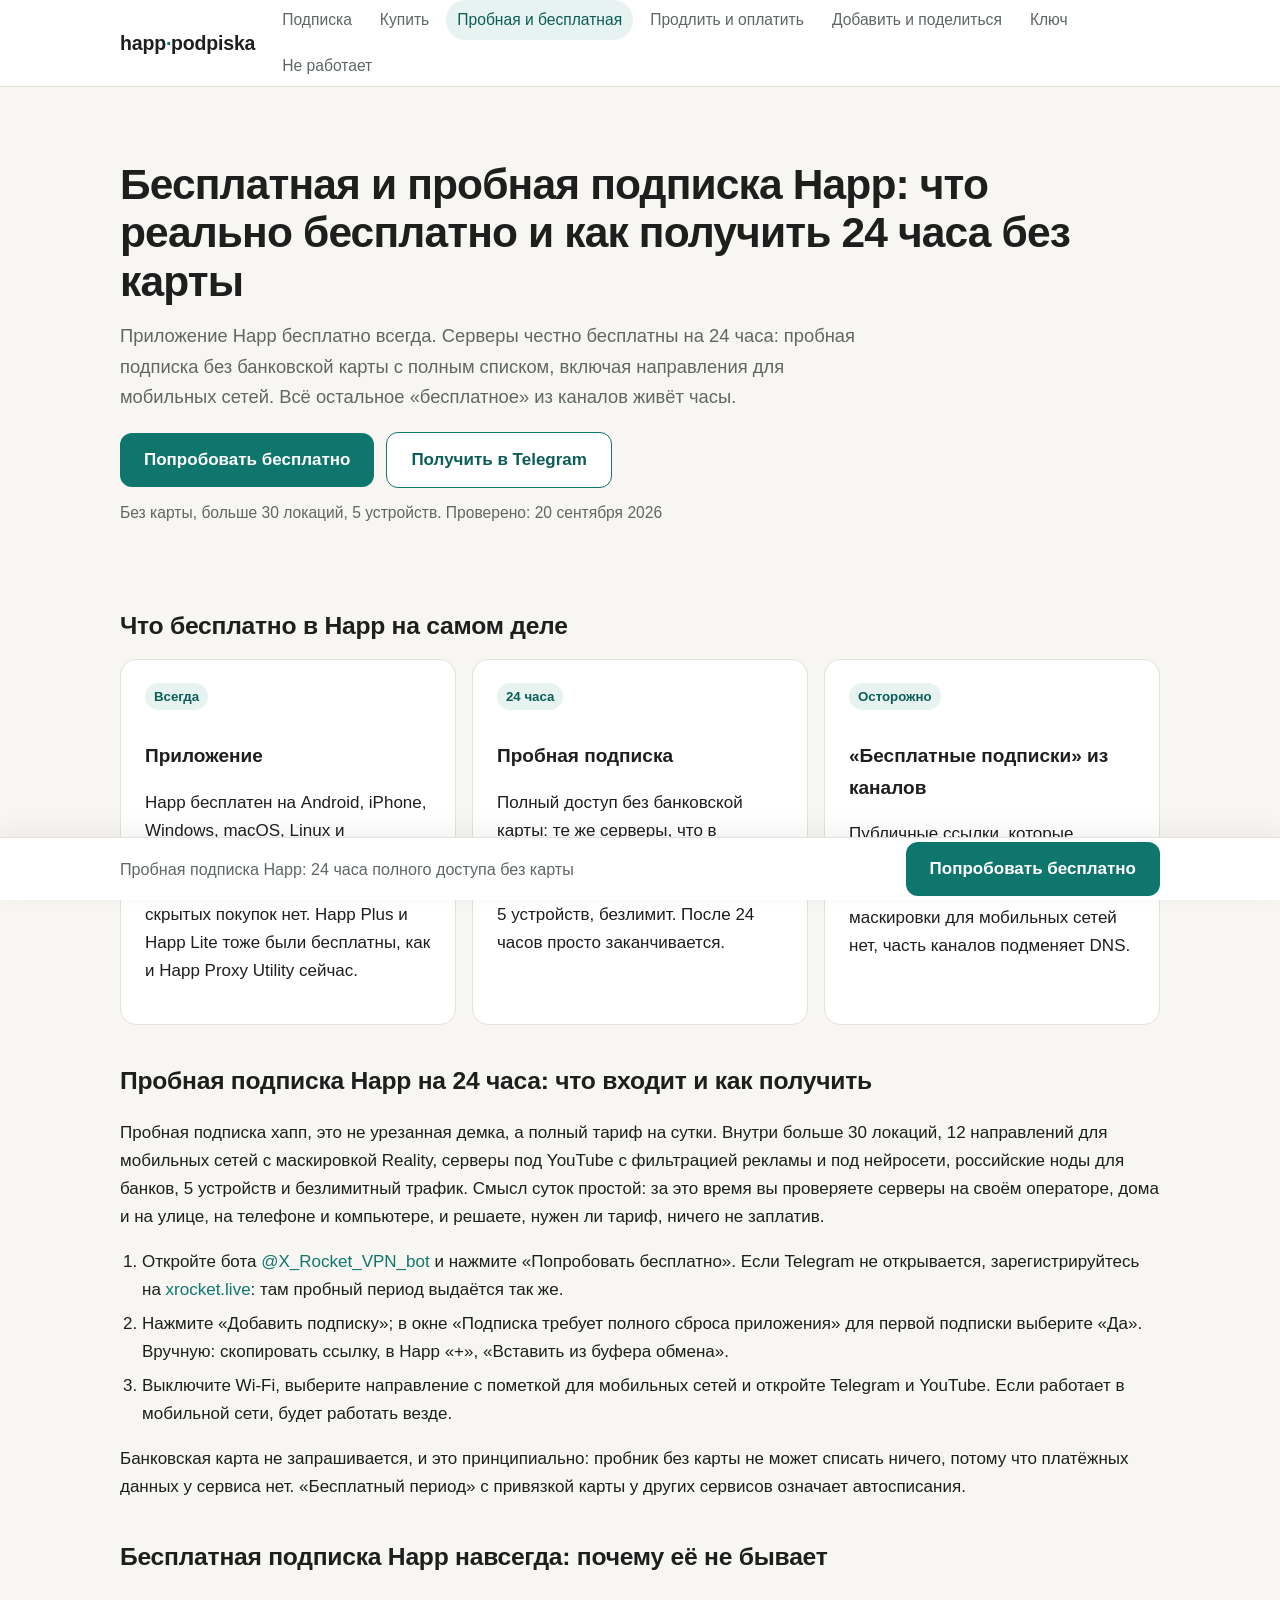
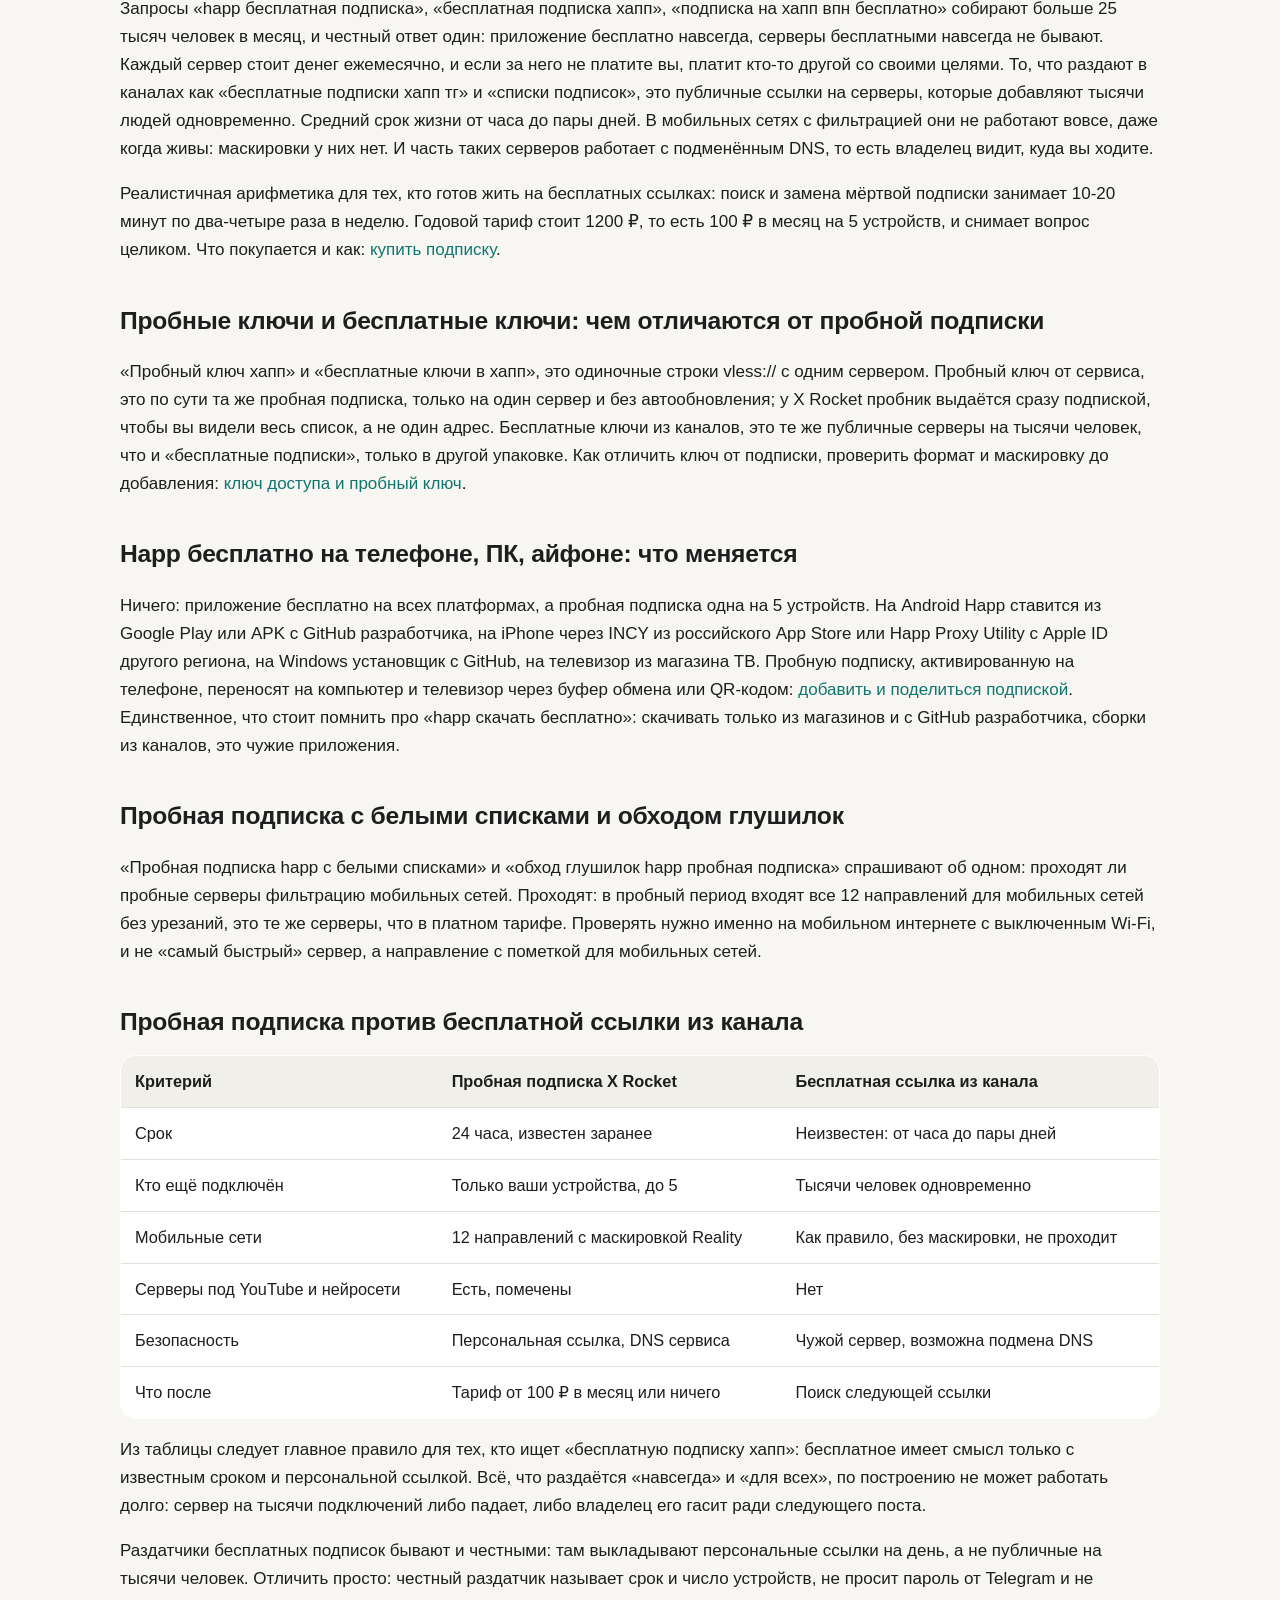
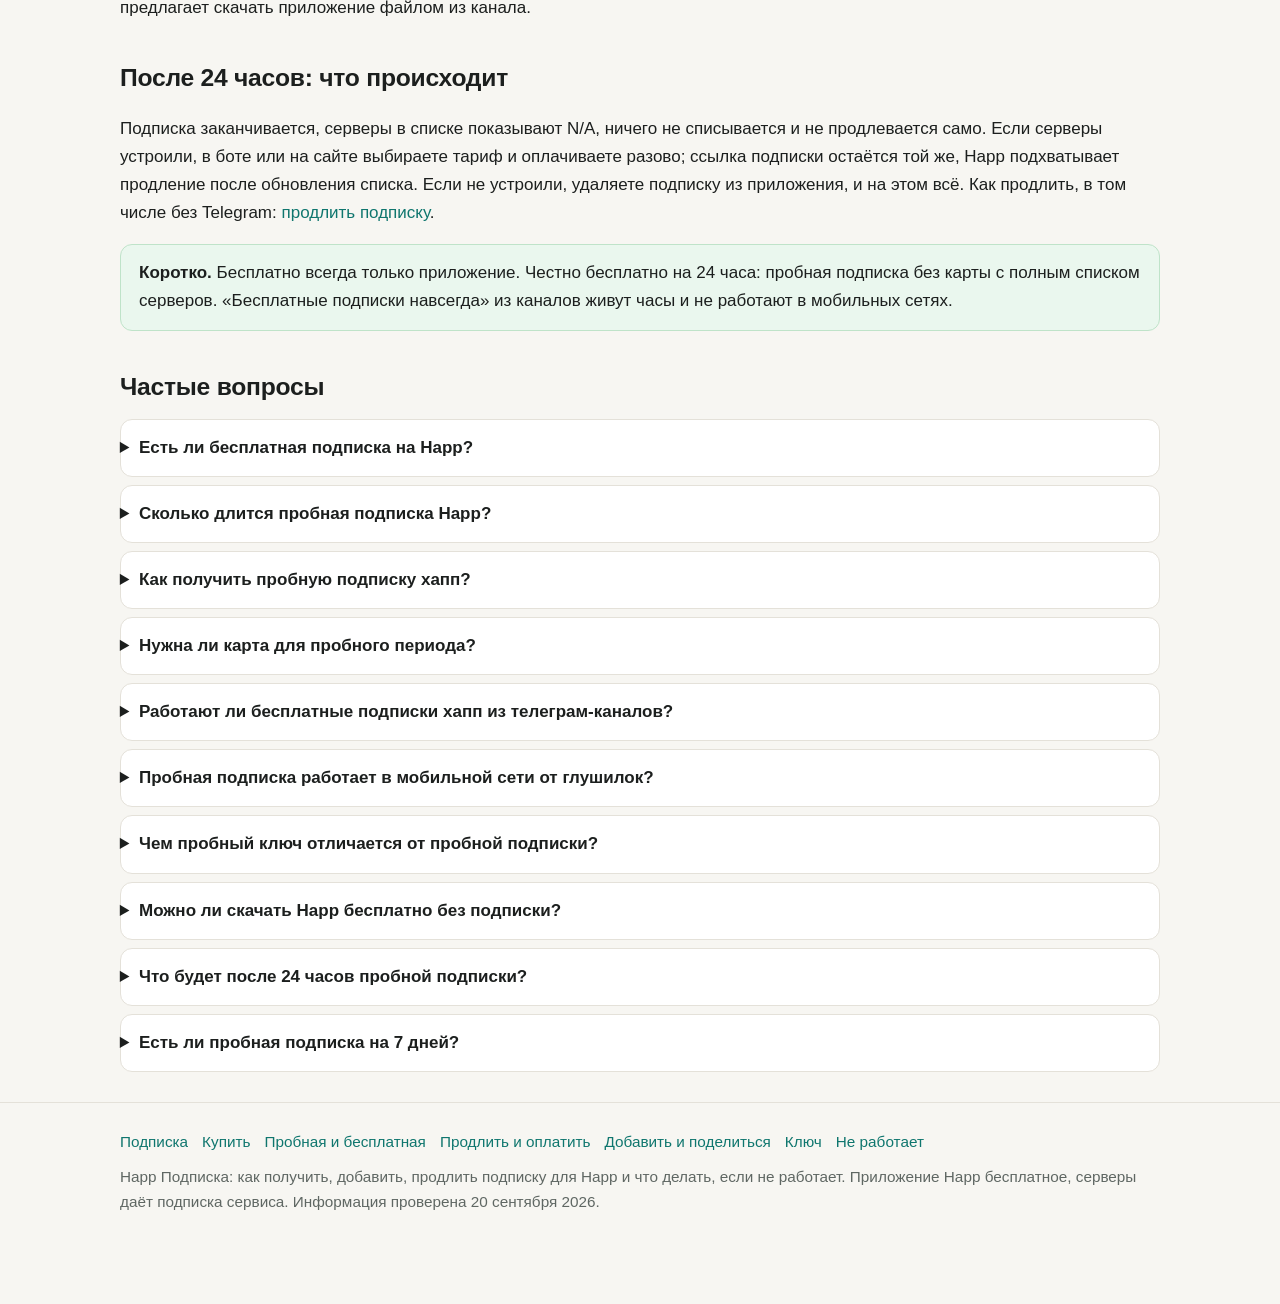
==== commit f9d1ec1a: "Add files via upload" ====
--- a/besplatno.html
+++ b/besplatno.html
@@ -25,8 +25,8 @@
   "name": "Бесплатная и пробная подписка Happ: что реально бесплатно и как получить 24 часа без карты",
   "description": "Бесплатная подписка Happ (хапп): приложение бесплатно всегда · пробная подписка на 24 часа без карты: что входит и как получить · почему бесплатных подписок навсегда не бывает · бесплатные подписки хапп тг и списки: что внутри · пробный ключ и бесплатные ключи · с белыми списками и от глушилок · что после 24 часов.",
   "url": "https://happ-podpiska.online/besplatno",
-  "datePublished": "2026-09-18",
-  "dateModified": "2026-09-18",
+  "datePublished": "2026-09-20",
+  "dateModified": "2026-09-20",
   "inLanguage": "ru",
   "isPartOf": {
     "@type": "WebSite",
@@ -159,14 +159,14 @@
     <div class="cta-row">
       <a class="btn" href="https://xrocket.live/?utm_source=happ-podpiska&utm_medium=cta&utm_campaign=besplatno" target="_blank" rel="noopener" onclick="goal('site_click')">Попробовать бесплатно</a>
       <a class="btn ghost" href="https://t.me/X_Rocket_VPN_bot?start=ref-b-2" target="_blank" rel="noopener" onclick="goal('bot_click')">Получить в Telegram</a>
-      <span class="note">Без карты, больше 30 локаций, 5 устройств. Проверено: 18 сентября 2026</span>
+      <span class="note">Без карты, больше 30 локаций, 5 устройств. Проверено: 20 сентября 2026</span>
     </div>
   </section>
 
   <section>
     <h2>Что бесплатно в Happ на самом деле</h2>
     <div class="grid c3">
-      <div class="card"><span class="tag">Всегда</span><h3>Приложение</h3><p>Happ бесплатен на Android, iPhone, Windows, macOS, Linux и телевизорах. Платной версии, подписки внутри приложения и скрытых покупок нет. Happ Plus и Happ Lite тоже бесплатны.</p></div>
+      <div class="card"><span class="tag">Всегда</span><h3>Приложение</h3><p>Happ бесплатен на Android, iPhone, Windows, macOS, Linux и телевизорах. Платной версии, подписки внутри приложения и скрытых покупок нет. Happ Plus и Happ Lite тоже были бесплатны, как и Happ Proxy Utility сейчас.</p></div>
       <div class="card"><span class="tag">24 часа</span><h3>Пробная подписка</h3><p>Полный доступ без банковской карты: те же серверы, что в платном тарифе, включая направления для мобильных сетей, 5 устройств, безлимит. После 24 часов просто заканчивается.</p></div>
       <div class="card"><span class="tag">Осторожно</span><h3>«Бесплатные подписки» из каналов</h3><p>Публичные ссылки, которые добавляют тысячи людей: серверы не тянут и умирают за день, маскировки для мобильных сетей нет, часть каналов подменяет DNS.</p></div>
     </div>
@@ -196,7 +196,7 @@
 
   <section>
     <h2>Happ бесплатно на телефоне, ПК, айфоне: что меняется</h2>
-    <p>Ничего: приложение бесплатно на всех платформах, а пробная подписка одна на 5 устройств. На Android Happ ставится из Google Play или APK с GitHub разработчика, на iPhone из российского App Store под именем Happ Lite, на Windows установщик с GitHub, на телевизор из магазина ТВ. Пробную подписку, активированную на телефоне, переносят на компьютер и телевизор через буфер обмена или QR-кодом: <a href="/podelitsya">добавить и поделиться подпиской</a>. Единственное, что стоит помнить про «happ скачать бесплатно»: скачивать только из магазинов и с GitHub разработчика, сборки из каналов, это чужие приложения.</p>
+    <p>Ничего: приложение бесплатно на всех платформах, а пробная подписка одна на 5 устройств. На Android Happ ставится из Google Play или APK с GitHub разработчика, на iPhone через INCY из российского App Store или Happ Proxy Utility с Apple ID другого региона, на Windows установщик с GitHub, на телевизор из магазина ТВ. Пробную подписку, активированную на телефоне, переносят на компьютер и телевизор через буфер обмена или QR-кодом: <a href="/podelitsya">добавить и поделиться подпиской</a>. Единственное, что стоит помнить про «happ скачать бесплатно»: скачивать только из магазинов и с GitHub разработчика, сборки из каналов, это чужие приложения.</p>
   </section>
 
   <section>
@@ -284,7 +284,7 @@
       <a href="/klyuch">Ключ</a>
       <a href="/ne-rabotaet">Не работает</a>
     </div>
-    <div>Happ Подписка: как получить, добавить, продлить подписку для Happ и что делать, если не работает. Приложение Happ бесплатное, серверы даёт подписка сервиса. Информация проверена 18 сентября 2026.</div>
+    <div>Happ Подписка: как получить, добавить, продлить подписку для Happ и что делать, если не работает. Приложение Happ бесплатное, серверы даёт подписка сервиса. Информация проверена 20 сентября 2026.</div>
   </div>
 </footer>
 
@@ -302,7 +302,7 @@
   var dev=null, goal_=null, box=document.getElementById('cfg'); if(!box) return;
   var R={
     android:[['Установите Happ из Google Play (com.happproxy) или APK с GitHub разработчика','2 мин'],['Активируйте пробную подписку на 24 часа без карты','1 мин'],['Нажмите «Добавить подписку», в окне сброса выберите «Да»','1 мин']],
-    iphone:[['Установите Happ Lite из российского App Store','2 мин'],['Активируйте пробную подписку на 24 часа без карты','1 мин'],['Добавьте подписку кнопкой и разрешите VPN-профиль','1 мин']],
+    iphone:[['Установите INCY из российского App Store или Happ Proxy Utility через Apple ID другого региона','3 мин'],['Активируйте пробную подписку на 24 часа без карты','1 мин'],['Добавьте подписку кнопкой и разрешите VPN-профиль','1 мин']],
     pc:[['Скачайте установщик с GitHub разработчика, пройдите SmartScreen','3 мин'],['Активируйте пробную подписку на 24 часа без карты','1 мин'],['Запустите Happ от имени администратора, добавьте подписку через «+»','2 мин']],
     tv:[['Установите Happ из магазина телевизора','3 мин'],['Активируйте подписку на телефоне','1 мин'],['Отсканируйте QR-код подписки камерой в приложении на ТВ','1 мин']]
   };
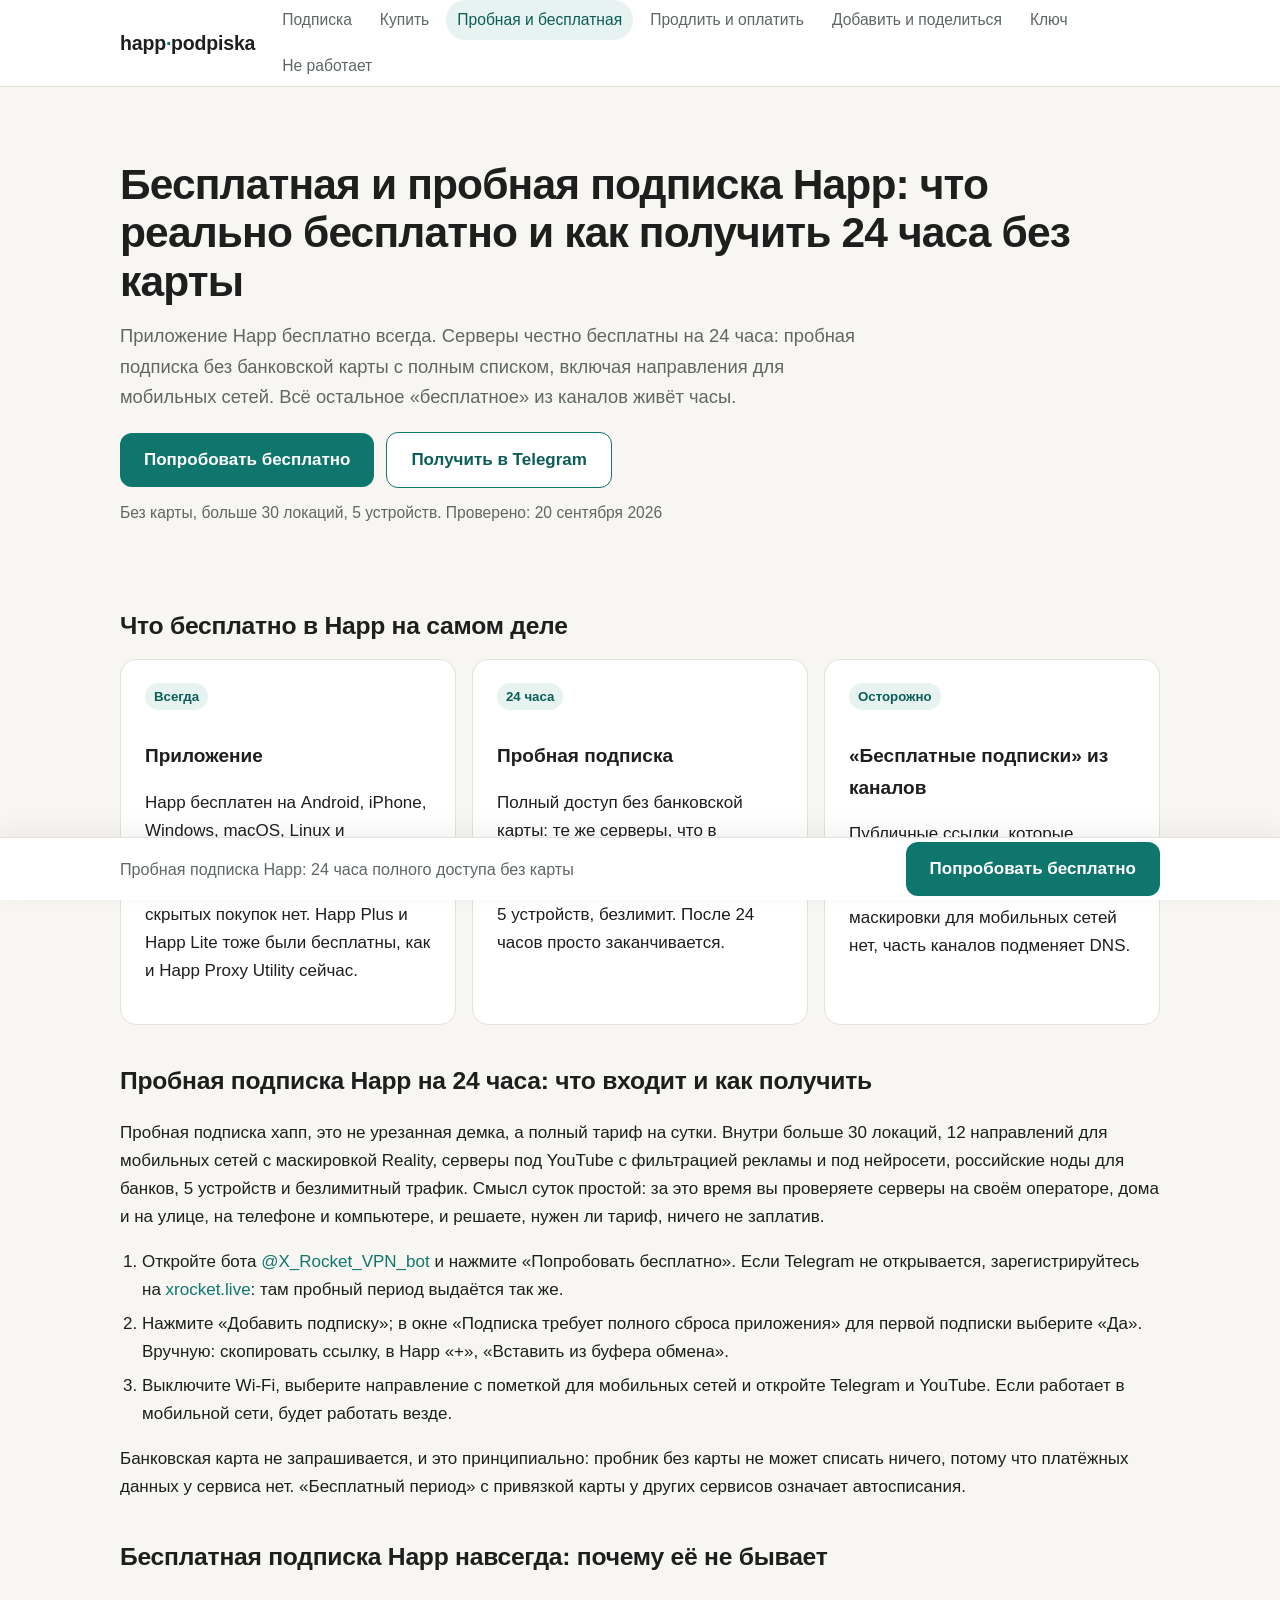
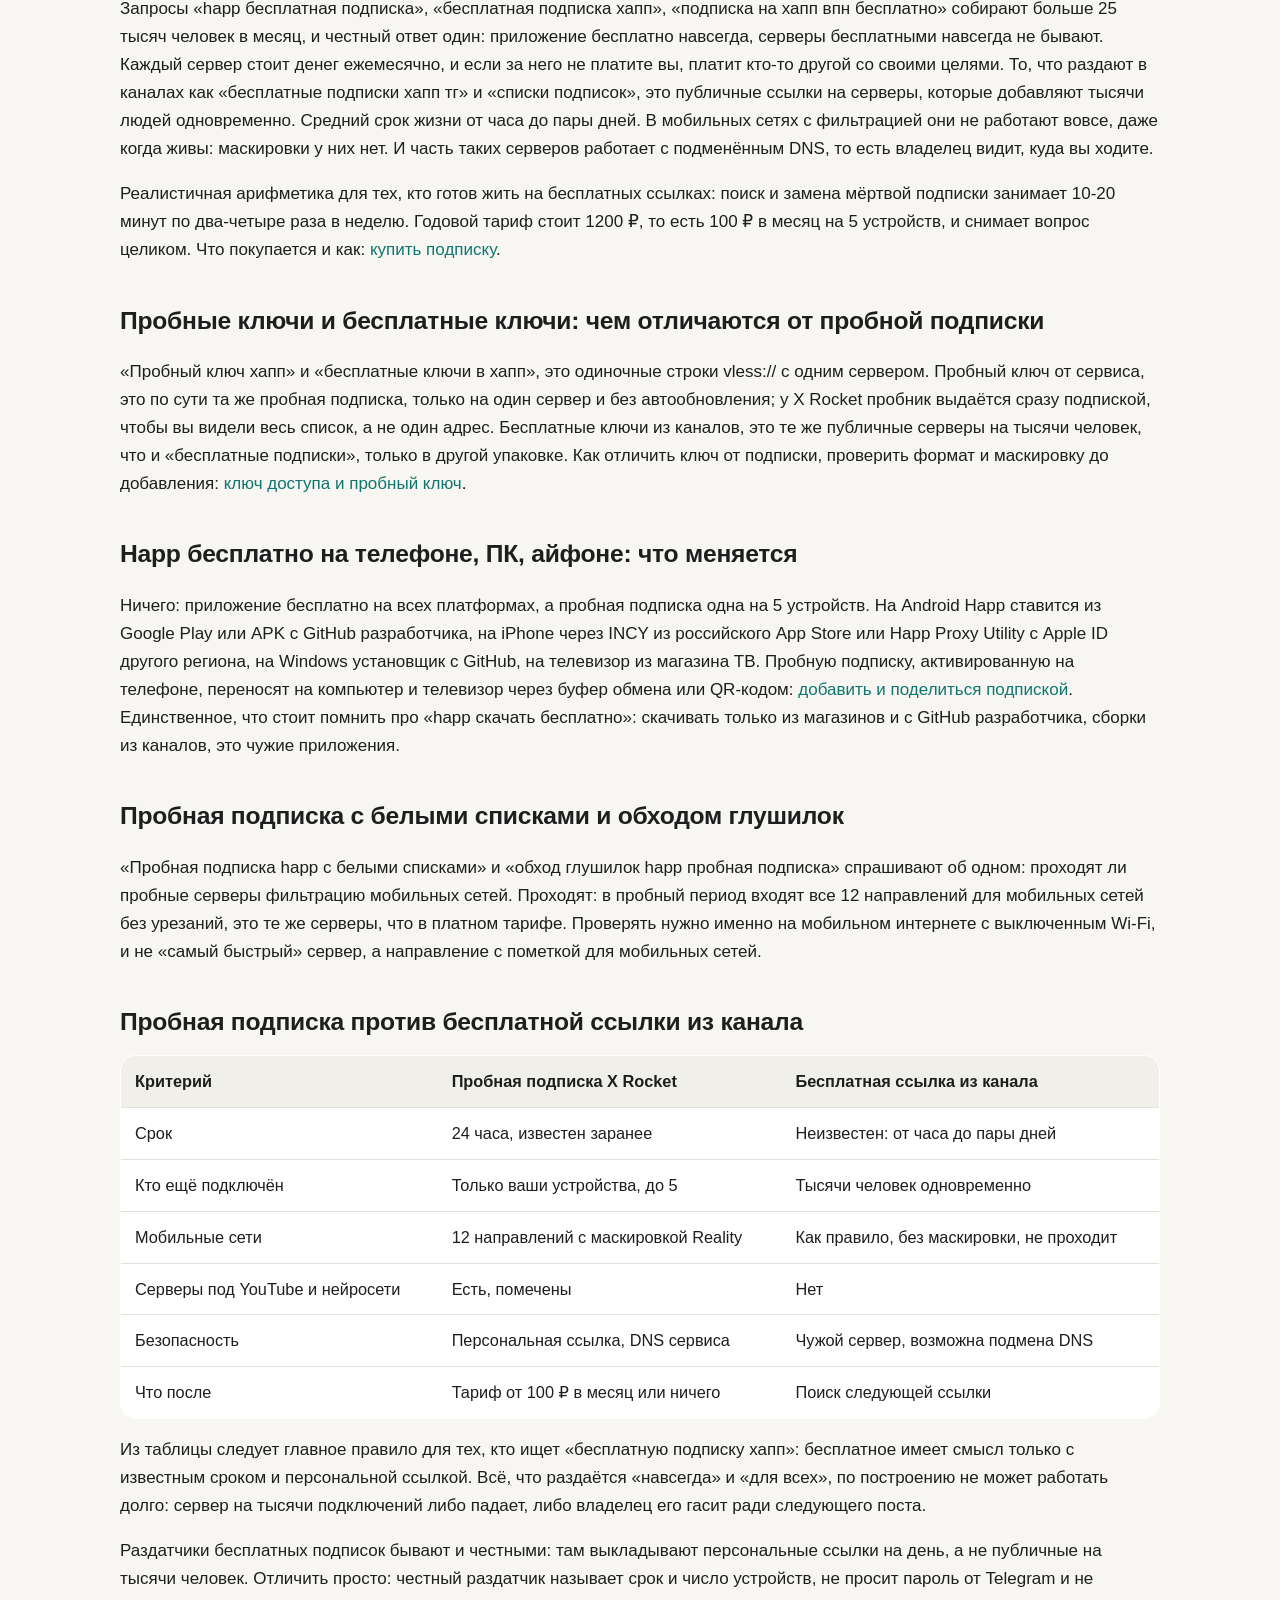
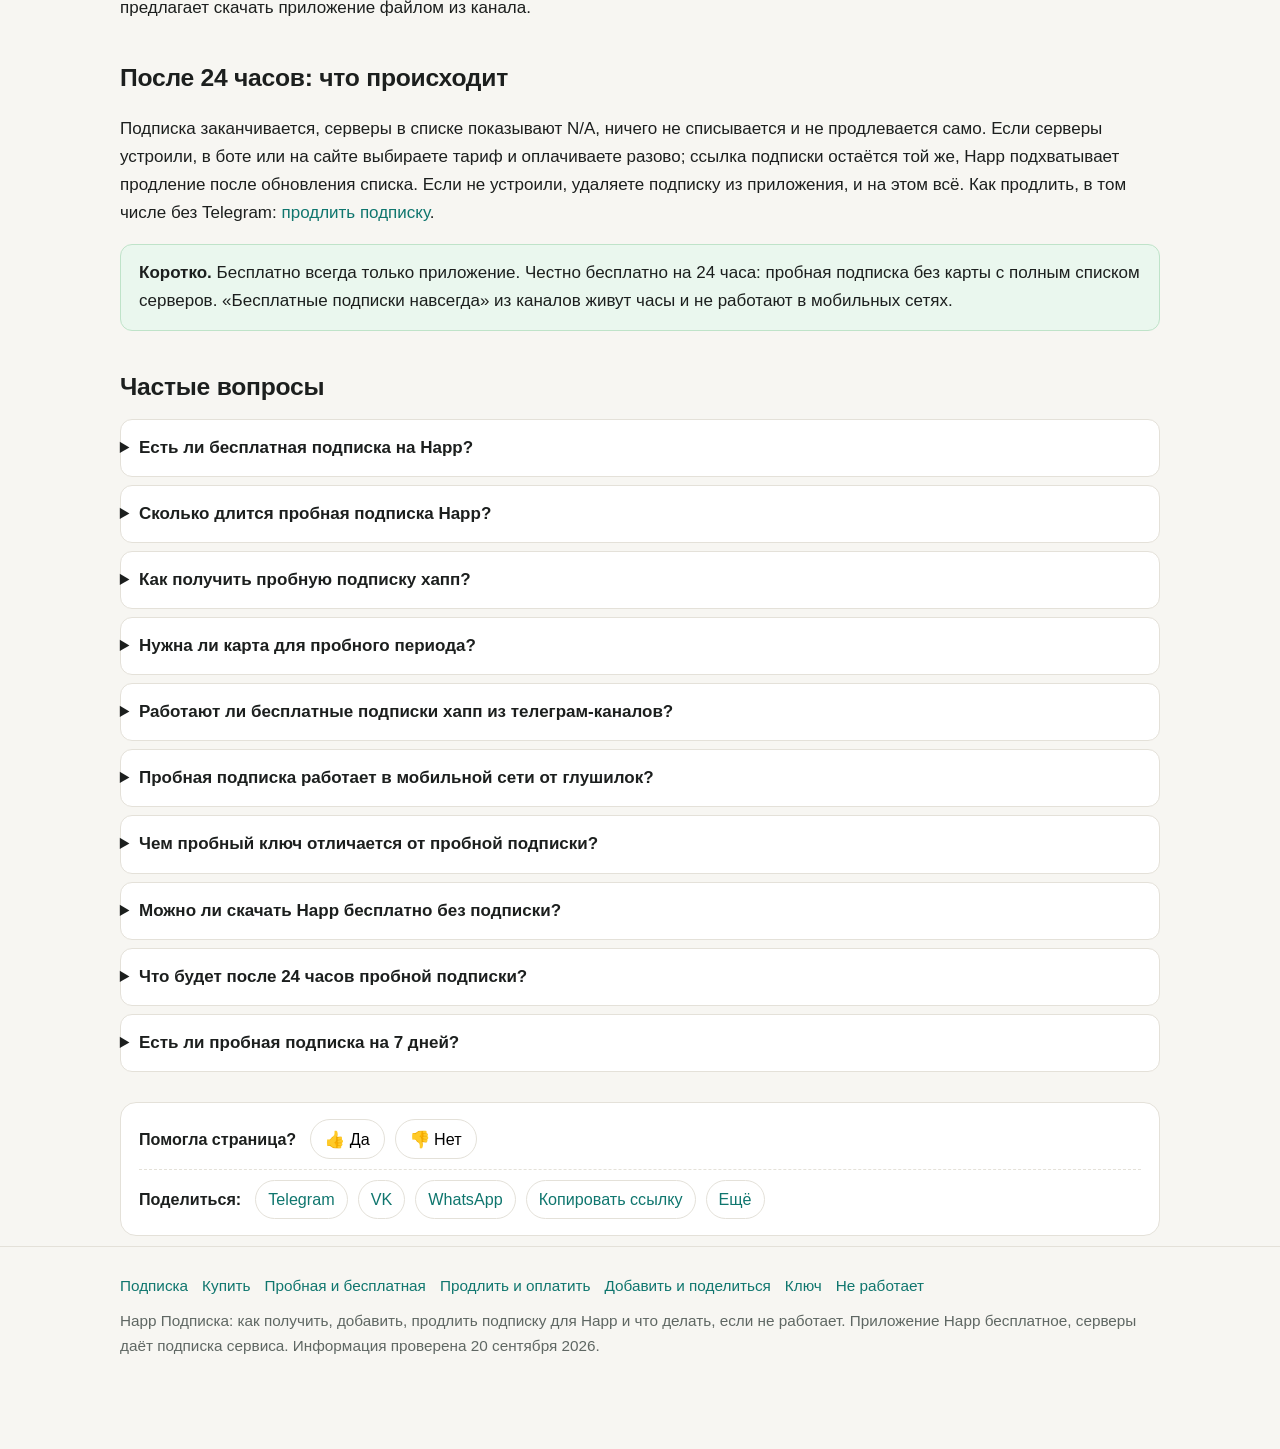
==== commit bc79e928: "Add files via upload" ====
--- a/besplatno.html
+++ b/besplatno.html
@@ -136,7 +136,7 @@
   <noscript><div><img src="https://mc.yandex.ru/watch/112789062" style="position:absolute; left:-9999px;" alt="" /></div></noscript>
   <!-- /Yandex.Metrika counter -->
 </head>
-<body data-site="https://xrocket.live/?utm_source=happ-podpiska&utm_medium=cta&utm_campaign=besplatno">
+<body data-site="https://xrocket.live/?utm_source=happ-podpiska&utm_medium=cta&utm_campaign=besplatno" data-ym="112789062">
 <header class="top">
   <div class="wrap">
     <a class="logo" href="/">happ<b>·</b>podpiska</a>
@@ -271,6 +271,11 @@
       </details>
     </div>
   </section>
+
+  <div class="fb" aria-label="Оценка статьи">
+    <div class="fb-row"><span class="fb-q">Помогла страница?</span><button type="button" class="fb-btn" data-v="yes">👍 Да</button><button type="button" class="fb-btn" data-v="no">👎 Нет</button><span class="fb-thanks"></span></div>
+    <div class="fb-row fb-share"><span class="fb-q">Поделиться:</span><a data-share="tg" href="https://t.me/share/url?url=https%3A%2F%2Fhapp-podpiska.online%2Fbesplatno&text=%D0%91%D0%B5%D1%81%D0%BF%D0%BB%D0%B0%D1%82%D0%BD%D0%B0%D1%8F%20%D0%B8%20%D0%BF%D1%80%D0%BE%D0%B1%D0%BD%D0%B0%D1%8F%20%D0%BF%D0%BE%D0%B4%D0%BF%D0%B8%D1%81%D0%BA%D0%B0%20Happ%3A%20%D1%87%D1%82%D0%BE%20%D1%80%D0%B5%D0%B0%D0%BB%D1%8C%D0%BD%D0%BE%20%D0%B1%D0%B5%D1%81%D0%BF%D0%BB%D0%B0%D1%82%D0%BD%D0%BE%20%D0%B8%20%D0%BA%D0%B0%D0%BA%20%D0%BF%D0%BE%D0%BB%D1%83%D1%87%D0%B8%D1%82%D1%8C%2024%20%D1%87%D0%B0%D1%81%D0%B0%20%D0%B1%D0%B5%D0%B7%20%D0%BA%D0%B0%D1%80%D1%82%D1%8B" target="_blank" rel="noopener">Telegram</a><a data-share="vk" href="https://vk.com/share.php?url=https%3A%2F%2Fhapp-podpiska.online%2Fbesplatno&title=%D0%91%D0%B5%D1%81%D0%BF%D0%BB%D0%B0%D1%82%D0%BD%D0%B0%D1%8F%20%D0%B8%20%D0%BF%D1%80%D0%BE%D0%B1%D0%BD%D0%B0%D1%8F%20%D0%BF%D0%BE%D0%B4%D0%BF%D0%B8%D1%81%D0%BA%D0%B0%20Happ%3A%20%D1%87%D1%82%D0%BE%20%D1%80%D0%B5%D0%B0%D0%BB%D1%8C%D0%BD%D0%BE%20%D0%B1%D0%B5%D1%81%D0%BF%D0%BB%D0%B0%D1%82%D0%BD%D0%BE%20%D0%B8%20%D0%BA%D0%B0%D0%BA%20%D0%BF%D0%BE%D0%BB%D1%83%D1%87%D0%B8%D1%82%D1%8C%2024%20%D1%87%D0%B0%D1%81%D0%B0%20%D0%B1%D0%B5%D0%B7%20%D0%BA%D0%B0%D1%80%D1%82%D1%8B" target="_blank" rel="noopener">VK</a><a data-share="wa" href="https://api.whatsapp.com/send?text=%D0%91%D0%B5%D1%81%D0%BF%D0%BB%D0%B0%D1%82%D0%BD%D0%B0%D1%8F%20%D0%B8%20%D0%BF%D1%80%D0%BE%D0%B1%D0%BD%D0%B0%D1%8F%20%D0%BF%D0%BE%D0%B4%D0%BF%D0%B8%D1%81%D0%BA%D0%B0%20Happ%3A%20%D1%87%D1%82%D0%BE%20%D1%80%D0%B5%D0%B0%D0%BB%D1%8C%D0%BD%D0%BE%20%D0%B1%D0%B5%D1%81%D0%BF%D0%BB%D0%B0%D1%82%D0%BD%D0%BE%20%D0%B8%20%D0%BA%D0%B0%D0%BA%20%D0%BF%D0%BE%D0%BB%D1%83%D1%87%D0%B8%D1%82%D1%8C%2024%20%D1%87%D0%B0%D1%81%D0%B0%20%D0%B1%D0%B5%D0%B7%20%D0%BA%D0%B0%D1%80%D1%82%D1%8B%0Ahttps%3A%2F%2Fhapp-podpiska.online%2Fbesplatno" target="_blank" rel="noopener">WhatsApp</a><a data-share="copy" href="#">Копировать ссылку</a><a data-share="native" href="#" hidden>Ещё</a></div>
+  </div>
 </main>
 
 <footer>
@@ -360,5 +365,6 @@
 })();
 
 </script>
+<script src="/feedback.js" defer></script>
 </body>
 </html>
--- a/styles.css
+++ b/styles.css
@@ -91,3 +91,15 @@
 .kres{margin-top:10px;font-size:.95em}
 .kres .row{display:flex;gap:10px;padding:6px 0;border-bottom:1px dashed var(--line)}
 .kres .row b{min-width:130px}
+
+/* оценка и поделиться */
+.fb{margin:30px 0 10px;padding:16px 18px;border:1px solid var(--line);border-radius:var(--radius);background:#fff;font-size:.95em}
+.fb-row{display:flex;flex-wrap:wrap;align-items:center;gap:10px}
+.fb-row+.fb-row{margin-top:10px;padding-top:10px;border-top:1px dashed var(--line)}
+.fb-q{font-weight:700;margin-right:4px}
+.fb-btn{cursor:pointer;font:inherit;border:1.5px solid var(--line);background:#fff;border-radius:999px;padding:6px 14px}
+.fb-btn:hover{border-color:var(--accent)}
+.fb-done .fb-btn{display:none}
+.fb-thanks{color:var(--muted)}
+.fb-share a{display:inline-block;padding:5px 12px;border:1.5px solid var(--line);border-radius:999px;background:#fff;text-decoration:none}
+.fb-share a:hover{border-color:var(--accent);text-decoration:none}
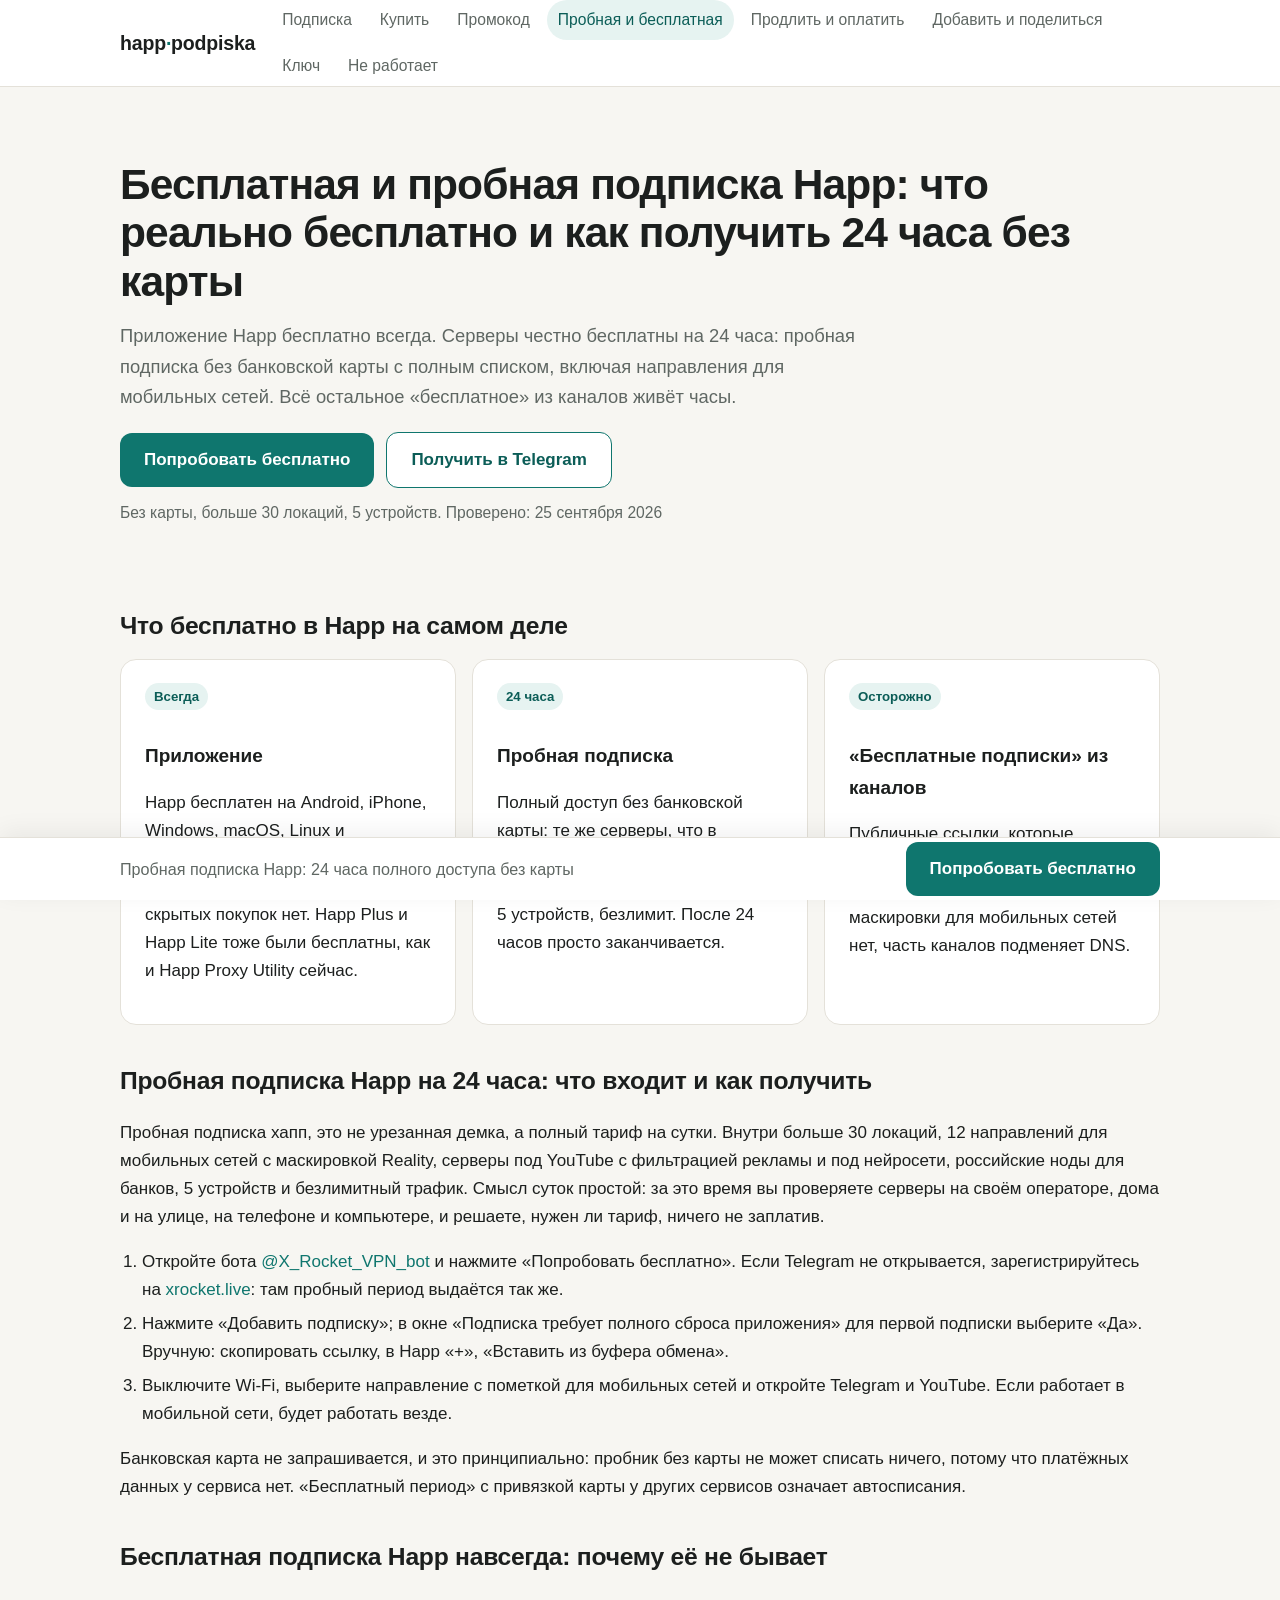
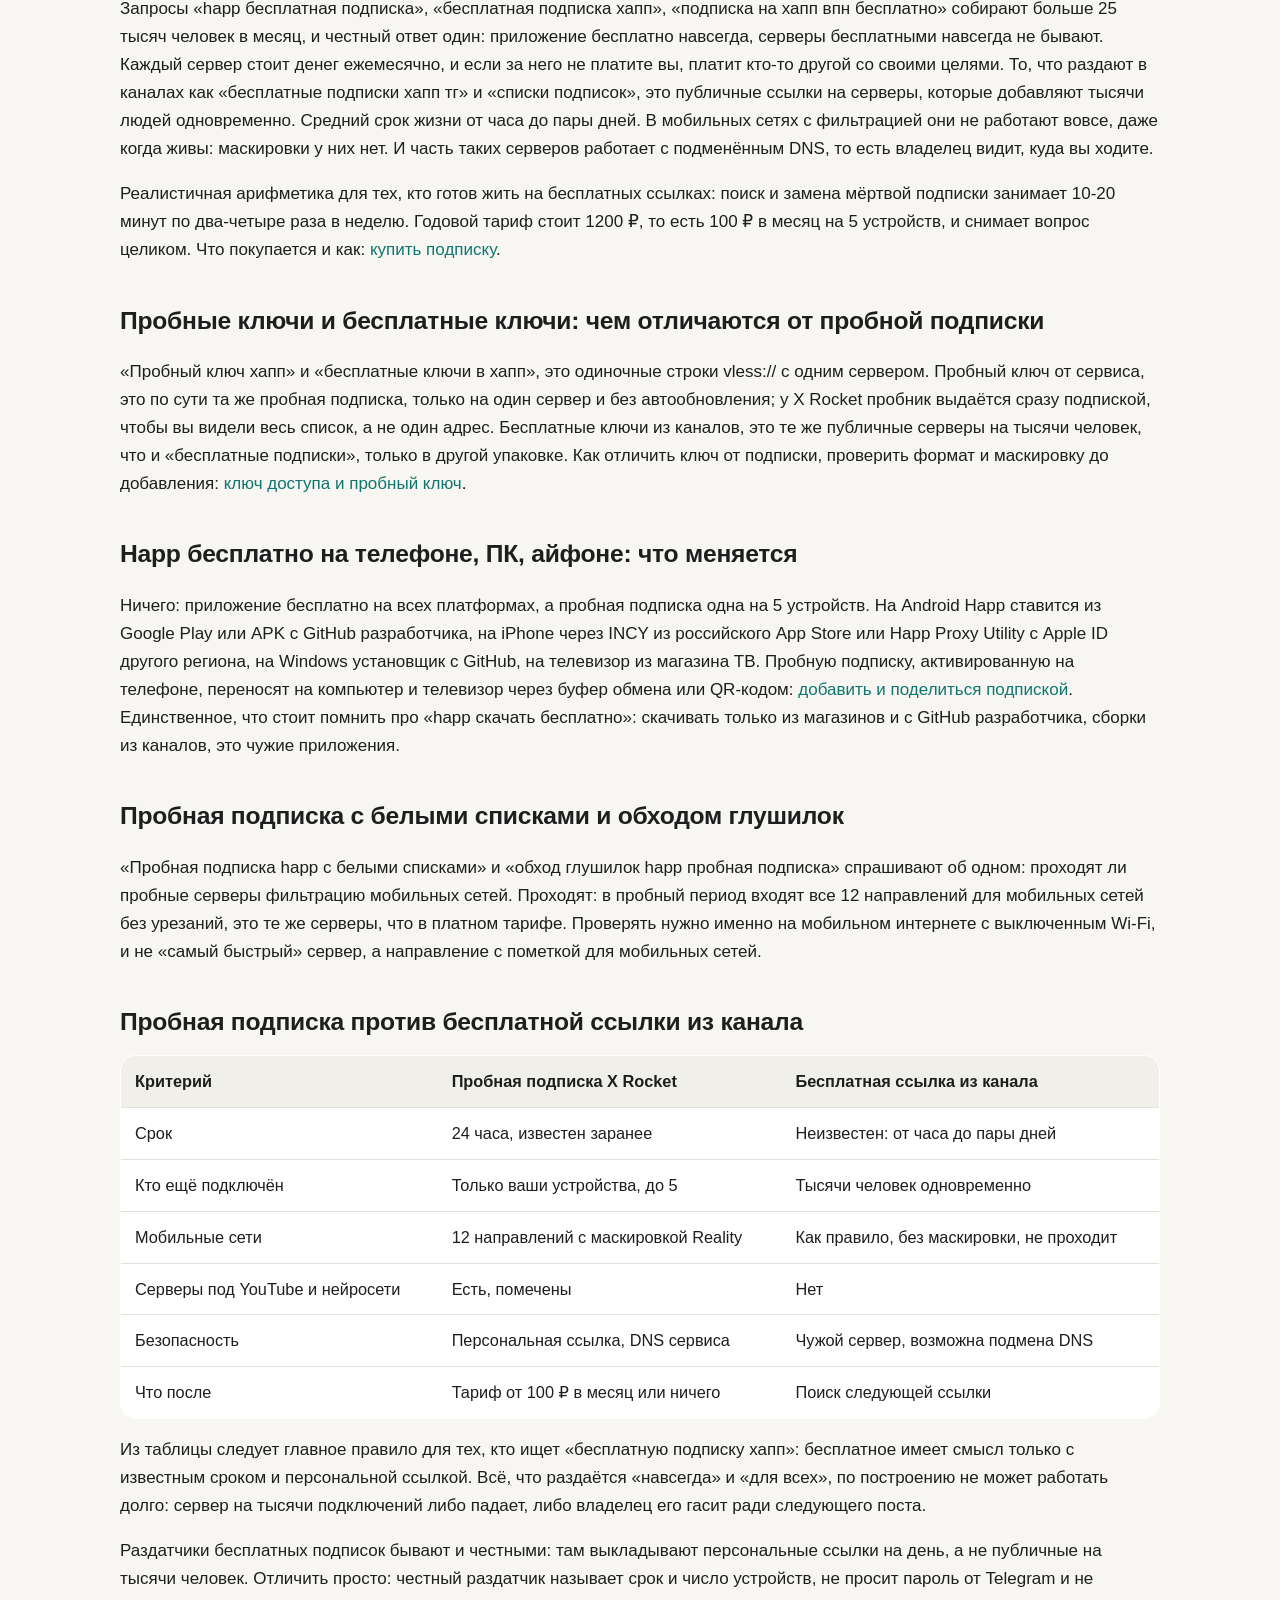
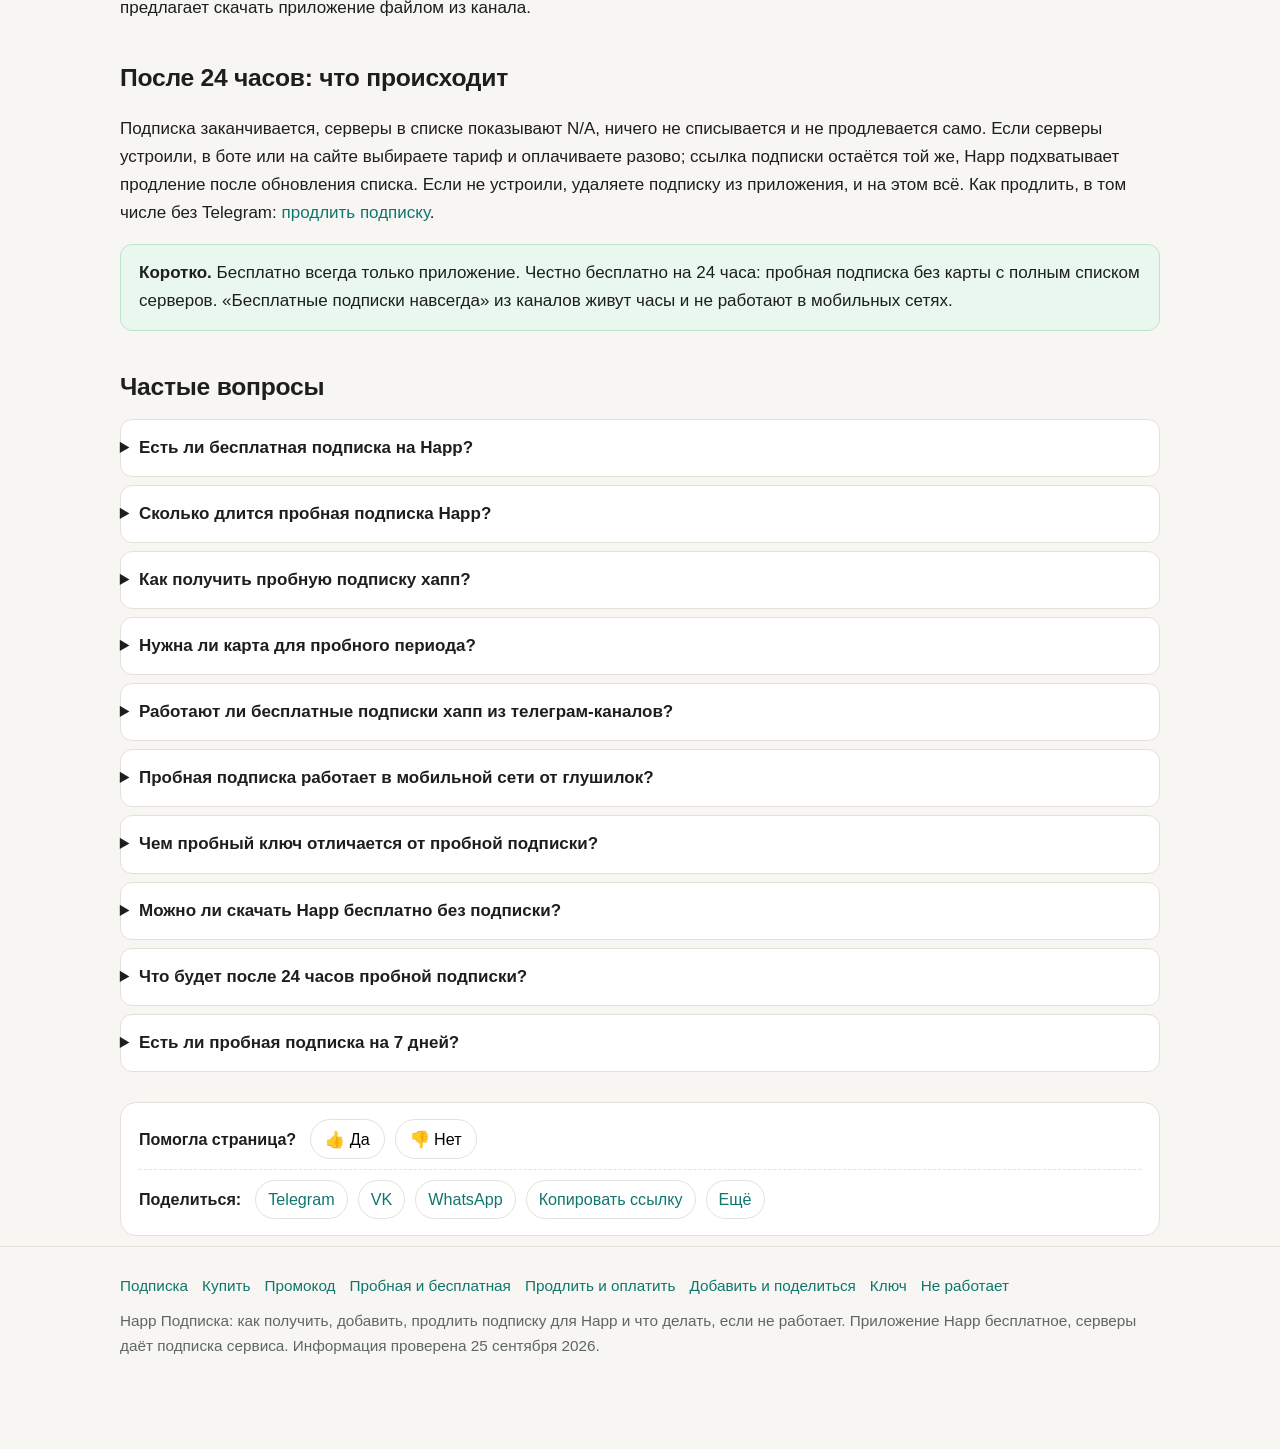
==== commit 48892cfa: "Add files via upload" ====
--- a/besplatno.html
+++ b/besplatno.html
@@ -3,6 +3,7 @@
 <head>
   <meta charset="utf-8">
   <meta name="viewport" content="width=device-width, initial-scale=1">
+  <meta name="robots" content="index, follow, max-snippet:-1, max-image-preview:large">
   <title>Бесплатная и пробная подписка Happ: что реально бесплатно и как получить 24 часа без карты</title>
   <meta name="description" content="Бесплатная подписка Happ (хапп): приложение бесплатно всегда · пробная подписка на 24 часа без карты: что входит и как получить · почему бесплатных подписок навсегда не бывает · бесплатные подписки хапп тг и списки: что внутри · пробный ключ и бесплатные ключи · с белыми списками и от глушилок · что после 24 часов.">
   <link rel="canonical" href="https://happ-podpiska.online/besplatno">
@@ -25,8 +26,8 @@
   "name": "Бесплатная и пробная подписка Happ: что реально бесплатно и как получить 24 часа без карты",
   "description": "Бесплатная подписка Happ (хапп): приложение бесплатно всегда · пробная подписка на 24 часа без карты: что входит и как получить · почему бесплатных подписок навсегда не бывает · бесплатные подписки хапп тг и списки: что внутри · пробный ключ и бесплатные ключи · с белыми списками и от глушилок · что после 24 часов.",
   "url": "https://happ-podpiska.online/besplatno",
-  "datePublished": "2026-09-20",
-  "dateModified": "2026-09-20",
+  "datePublished": "2026-09-25",
+  "dateModified": "2026-09-25",
   "inLanguage": "ru",
   "isPartOf": {
     "@type": "WebSite",
@@ -143,6 +144,7 @@
     <nav class="main" aria-label="Разделы">
       <a href="/">Подписка</a>
       <a href="/kupit">Купить</a>
+      <a href="/promokod">Промокод</a>
       <a href="/besplatno" aria-current="page">Пробная и бесплатная</a>
       <a href="/prodlit">Продлить и оплатить</a>
       <a href="/podelitsya">Добавить и поделиться</a>
@@ -159,7 +161,7 @@
     <div class="cta-row">
       <a class="btn" href="https://xrocket.live/?utm_source=happ-podpiska&utm_medium=cta&utm_campaign=besplatno" target="_blank" rel="noopener" onclick="goal('site_click')">Попробовать бесплатно</a>
       <a class="btn ghost" href="https://t.me/X_Rocket_VPN_bot?start=ref-b-2" target="_blank" rel="noopener" onclick="goal('bot_click')">Получить в Telegram</a>
-      <span class="note">Без карты, больше 30 локаций, 5 устройств. Проверено: 20 сентября 2026</span>
+      <span class="note">Без карты, больше 30 локаций, 5 устройств. Проверено: 25 сентября 2026</span>
     </div>
   </section>
 
@@ -283,13 +285,14 @@
     <div class="links">
       <a href="/">Подписка</a>
       <a href="/kupit">Купить</a>
+      <a href="/promokod">Промокод</a>
       <a href="/besplatno">Пробная и бесплатная</a>
       <a href="/prodlit">Продлить и оплатить</a>
       <a href="/podelitsya">Добавить и поделиться</a>
       <a href="/klyuch">Ключ</a>
       <a href="/ne-rabotaet">Не работает</a>
     </div>
-    <div>Happ Подписка: как получить, добавить, продлить подписку для Happ и что делать, если не работает. Приложение Happ бесплатное, серверы даёт подписка сервиса. Информация проверена 20 сентября 2026.</div>
+    <div>Happ Подписка: как получить, добавить, продлить подписку для Happ и что делать, если не работает. Приложение Happ бесплатное, серверы даёт подписка сервиса. Информация проверена 25 сентября 2026.</div>
   </div>
 </footer>
 
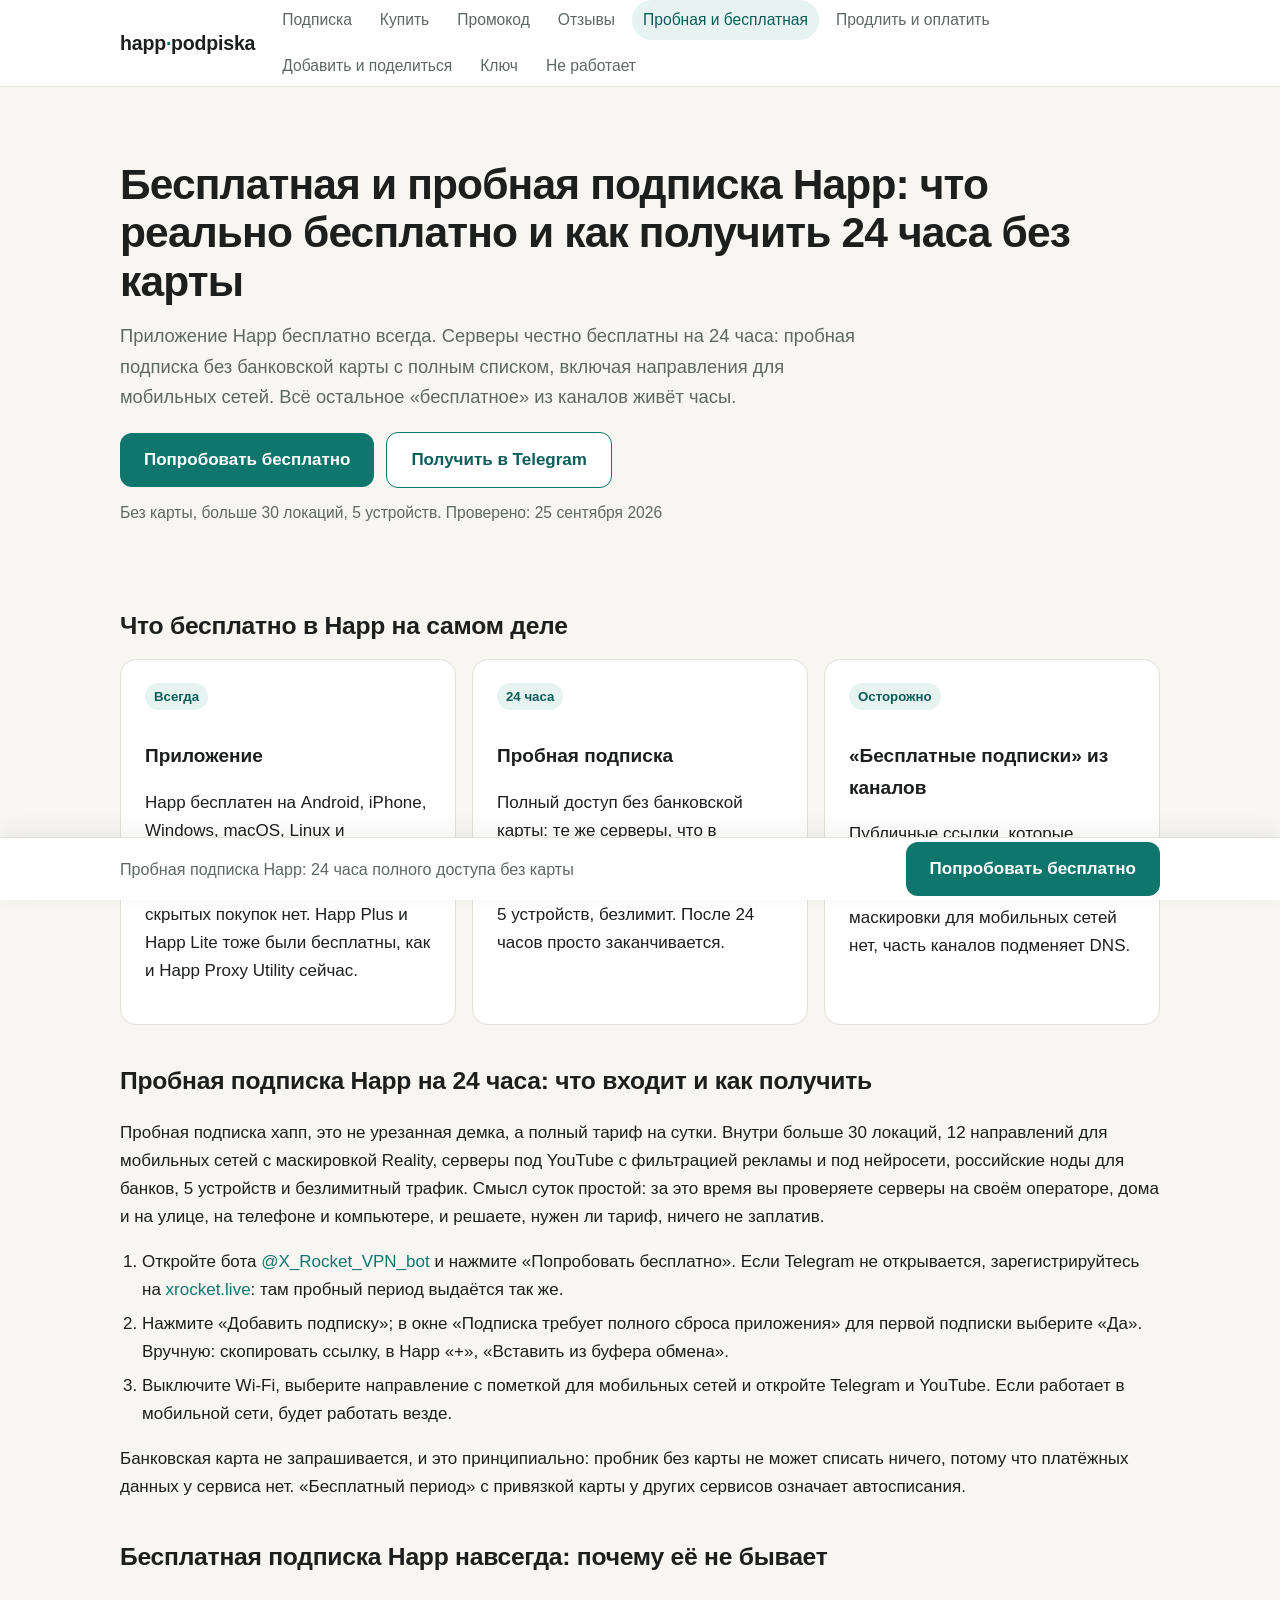
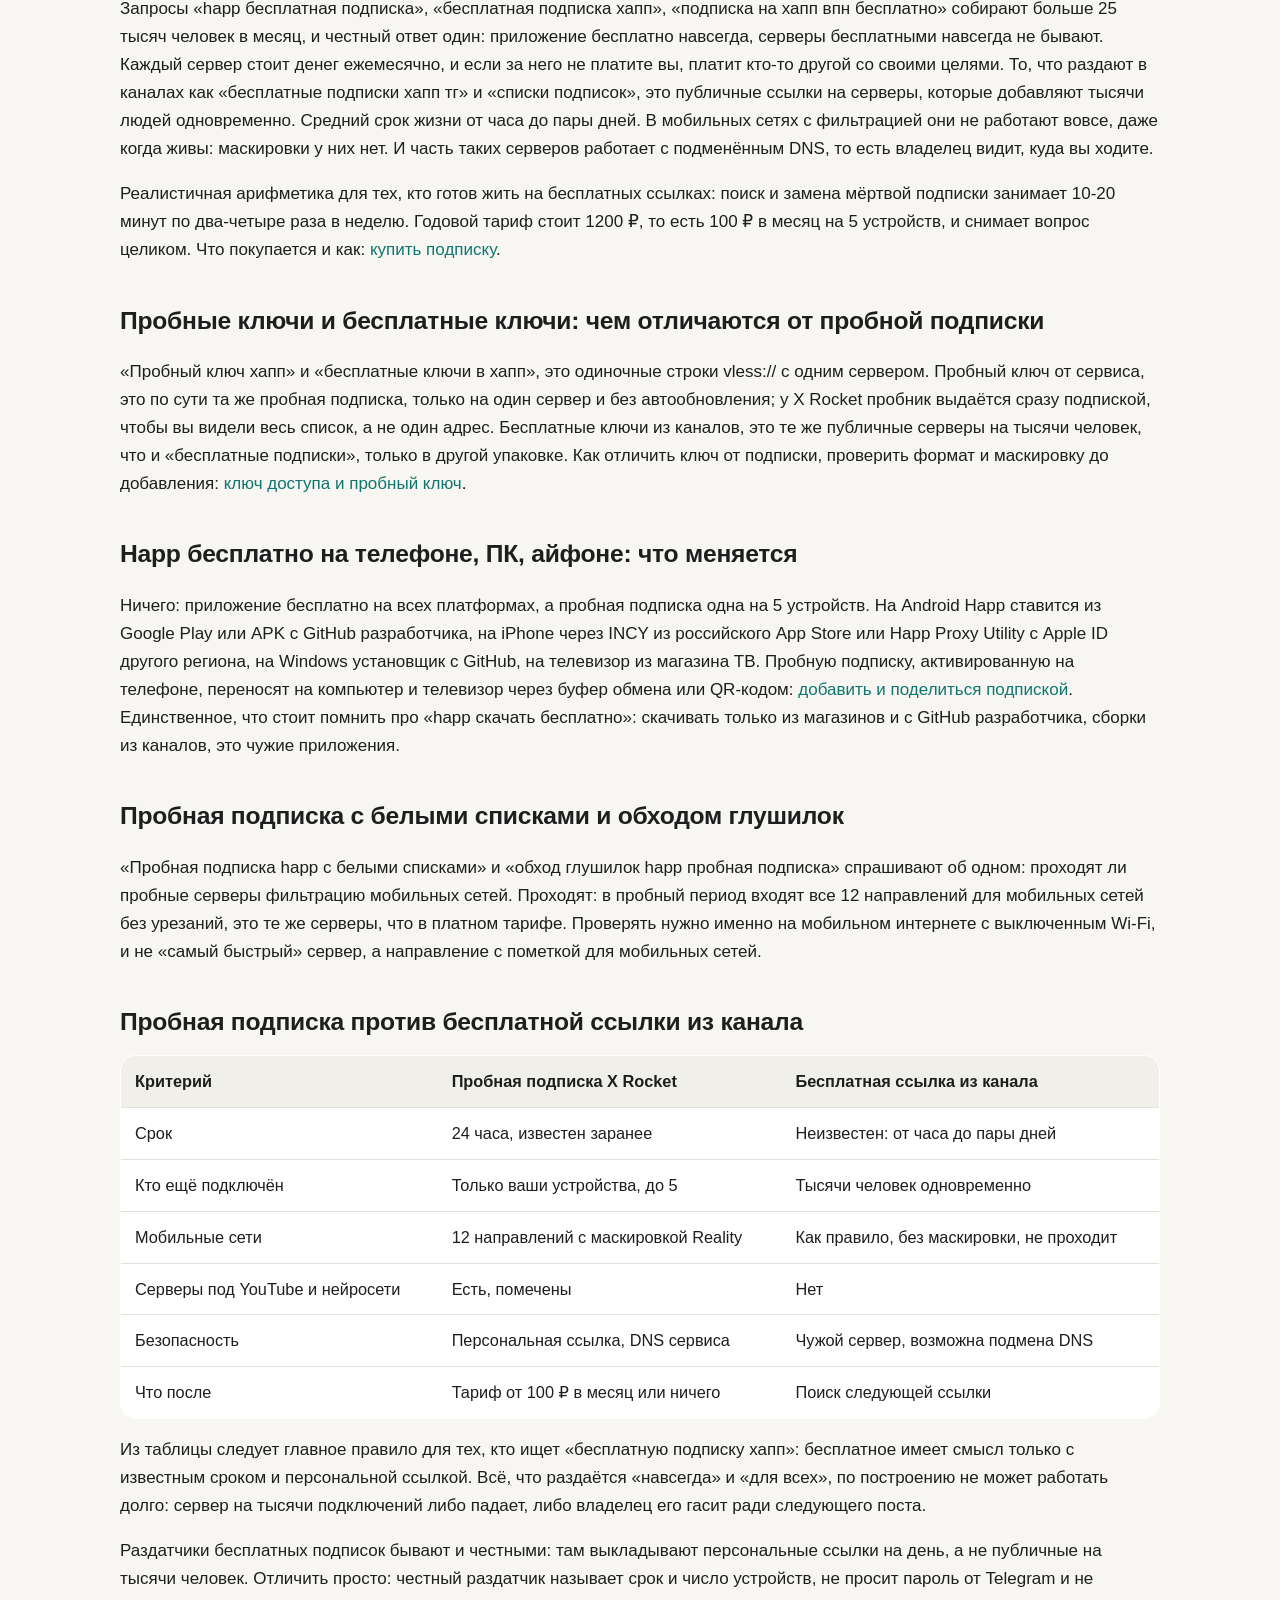
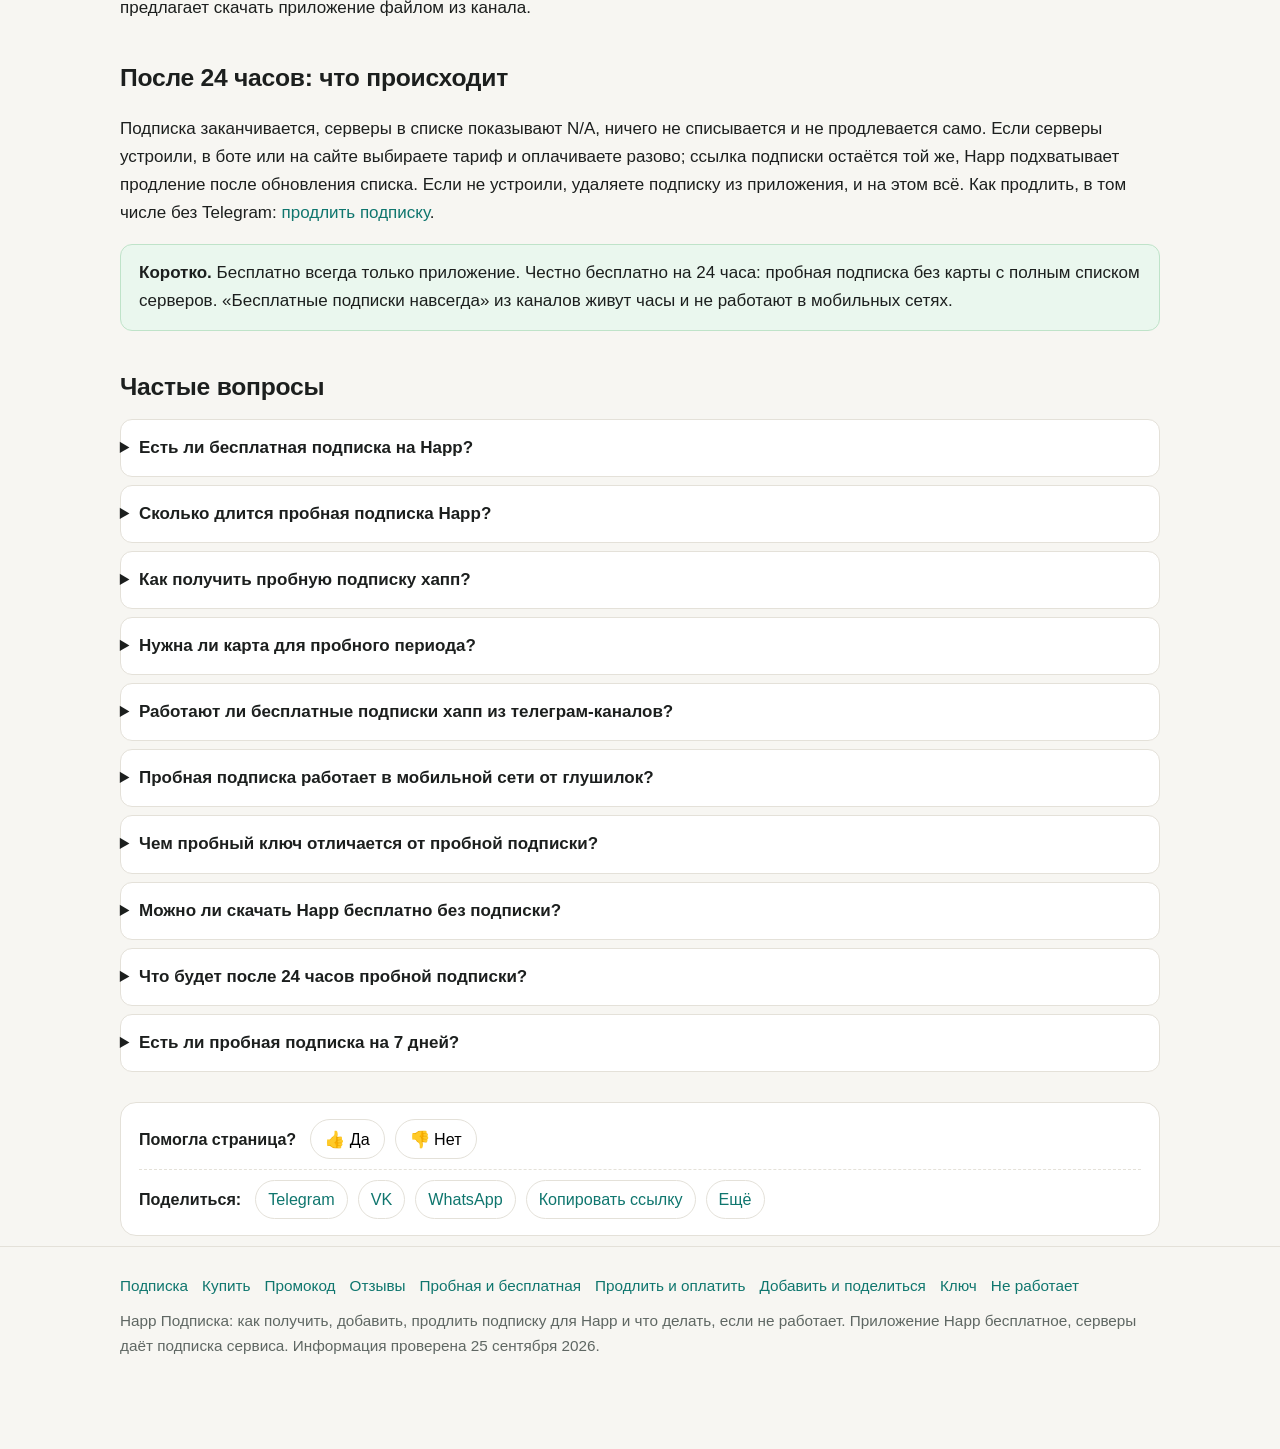
==== commit f79b5c27: "Add files via upload" ====
--- a/besplatno.html
+++ b/besplatno.html
@@ -145,6 +145,7 @@
       <a href="/">Подписка</a>
       <a href="/kupit">Купить</a>
       <a href="/promokod">Промокод</a>
+      <a href="/otzyvy">Отзывы</a>
       <a href="/besplatno" aria-current="page">Пробная и бесплатная</a>
       <a href="/prodlit">Продлить и оплатить</a>
       <a href="/podelitsya">Добавить и поделиться</a>
@@ -286,6 +287,7 @@
       <a href="/">Подписка</a>
       <a href="/kupit">Купить</a>
       <a href="/promokod">Промокод</a>
+      <a href="/otzyvy">Отзывы</a>
       <a href="/besplatno">Пробная и бесплатная</a>
       <a href="/prodlit">Продлить и оплатить</a>
       <a href="/podelitsya">Добавить и поделиться</a>
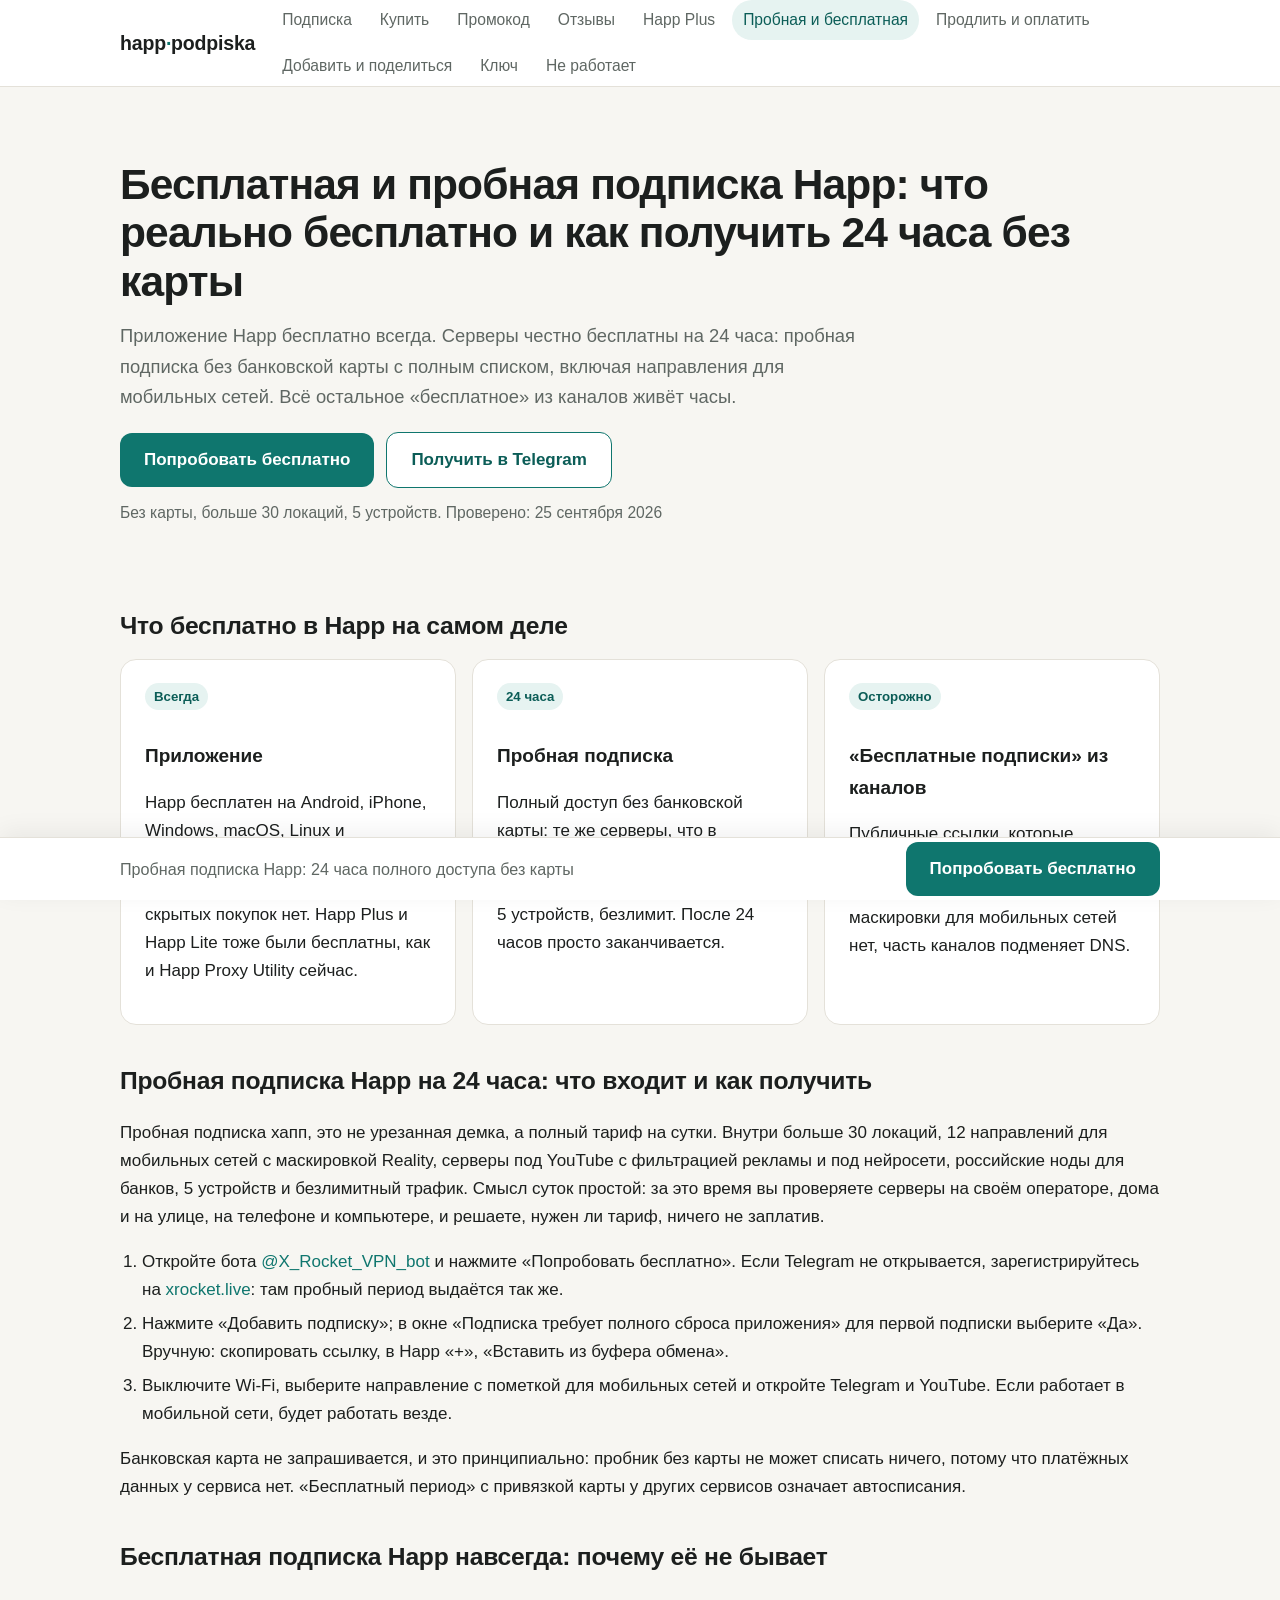
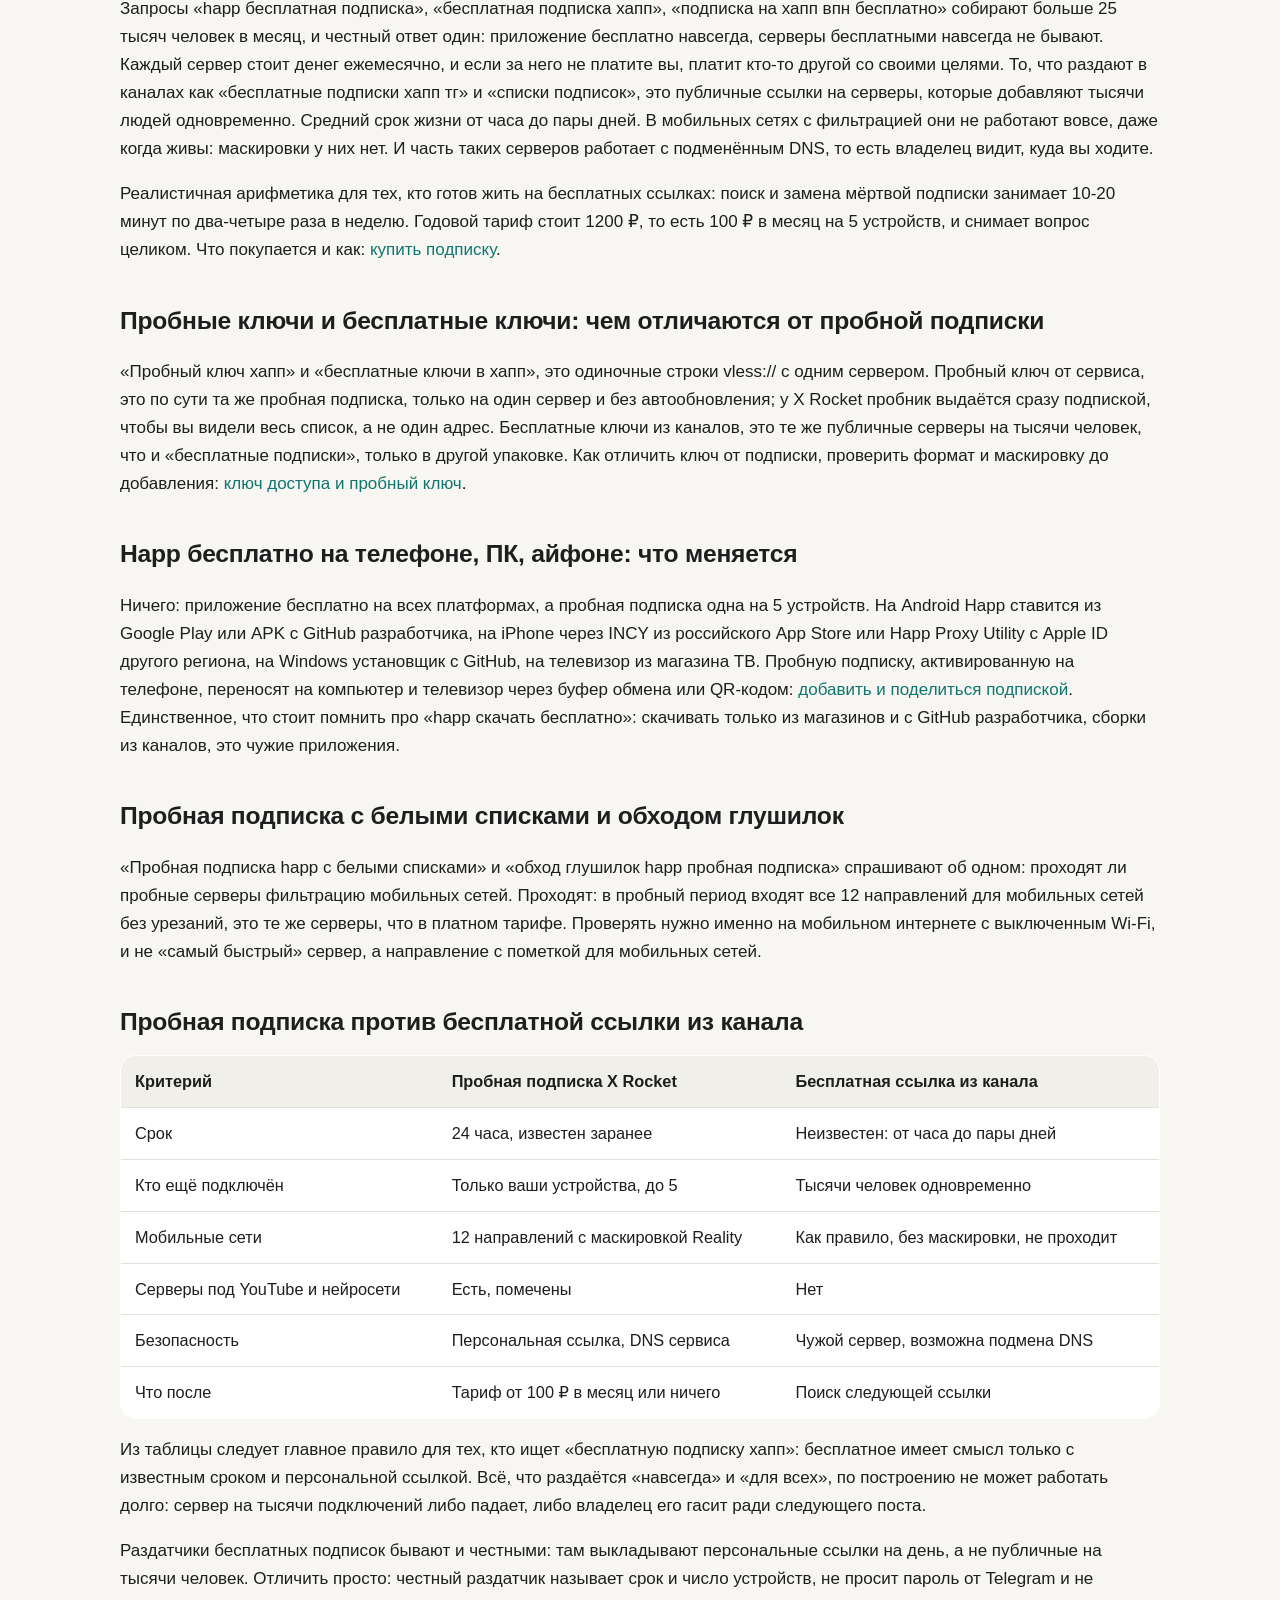
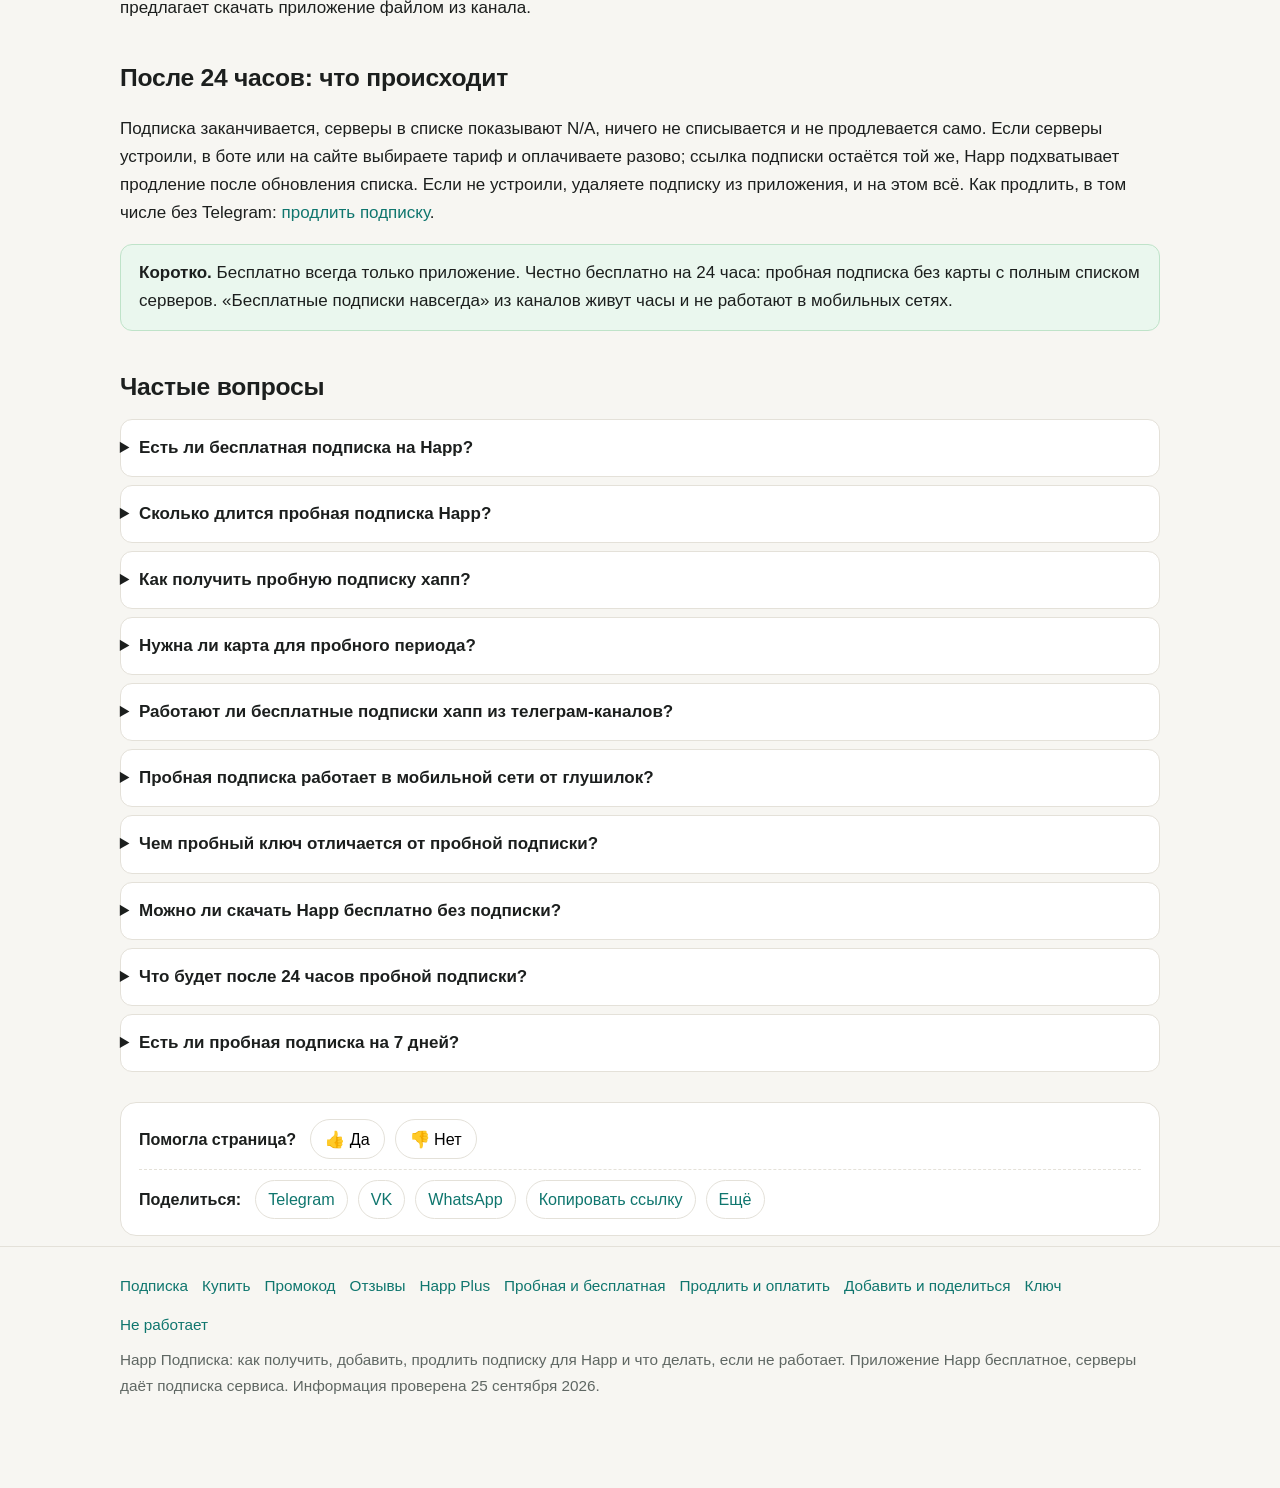
==== commit 7e5b9d00: "Add files via upload" ====
--- a/besplatno.html
+++ b/besplatno.html
@@ -146,6 +146,7 @@
       <a href="/kupit">Купить</a>
       <a href="/promokod">Промокод</a>
       <a href="/otzyvy">Отзывы</a>
+      <a href="/happ-plus-kupit">Happ Plus</a>
       <a href="/besplatno" aria-current="page">Пробная и бесплатная</a>
       <a href="/prodlit">Продлить и оплатить</a>
       <a href="/podelitsya">Добавить и поделиться</a>
@@ -288,6 +289,7 @@
       <a href="/kupit">Купить</a>
       <a href="/promokod">Промокод</a>
       <a href="/otzyvy">Отзывы</a>
+      <a href="/happ-plus-kupit">Happ Plus</a>
       <a href="/besplatno">Пробная и бесплатная</a>
       <a href="/prodlit">Продлить и оплатить</a>
       <a href="/podelitsya">Добавить и поделиться</a>
